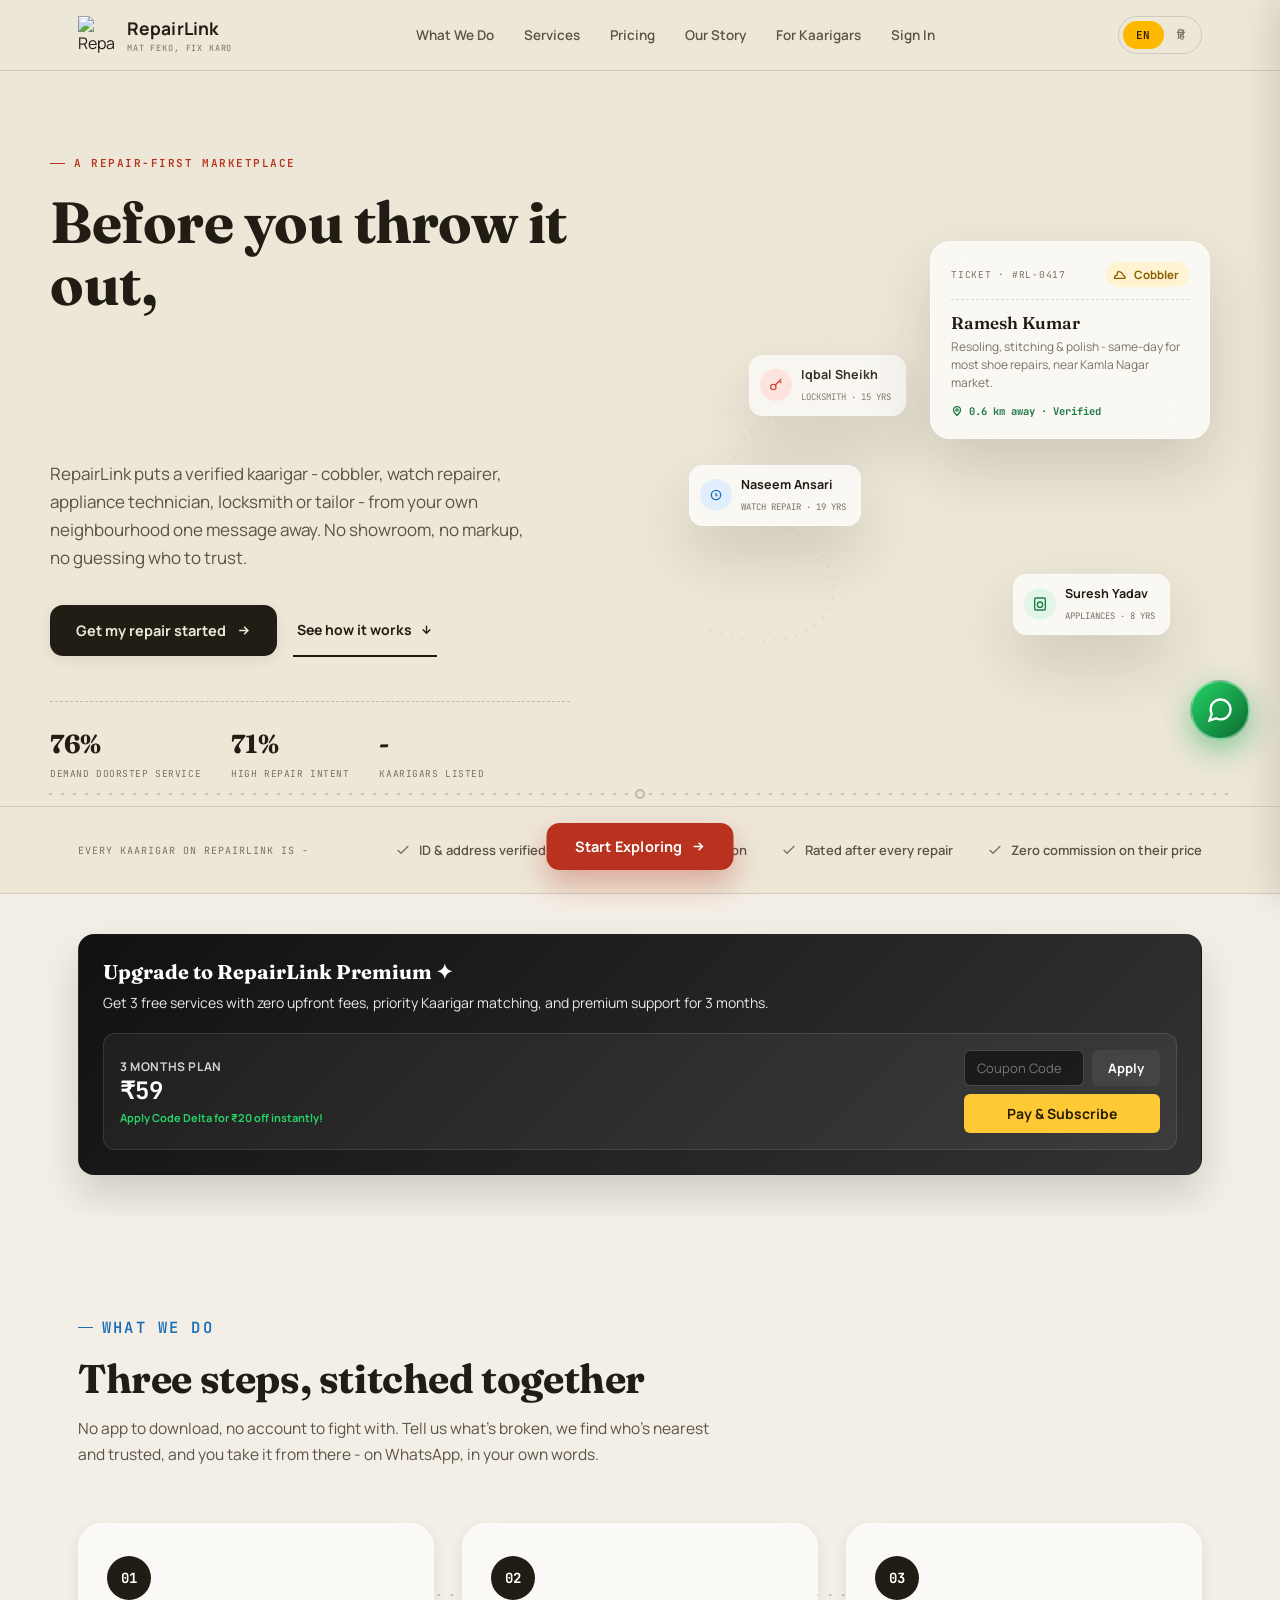
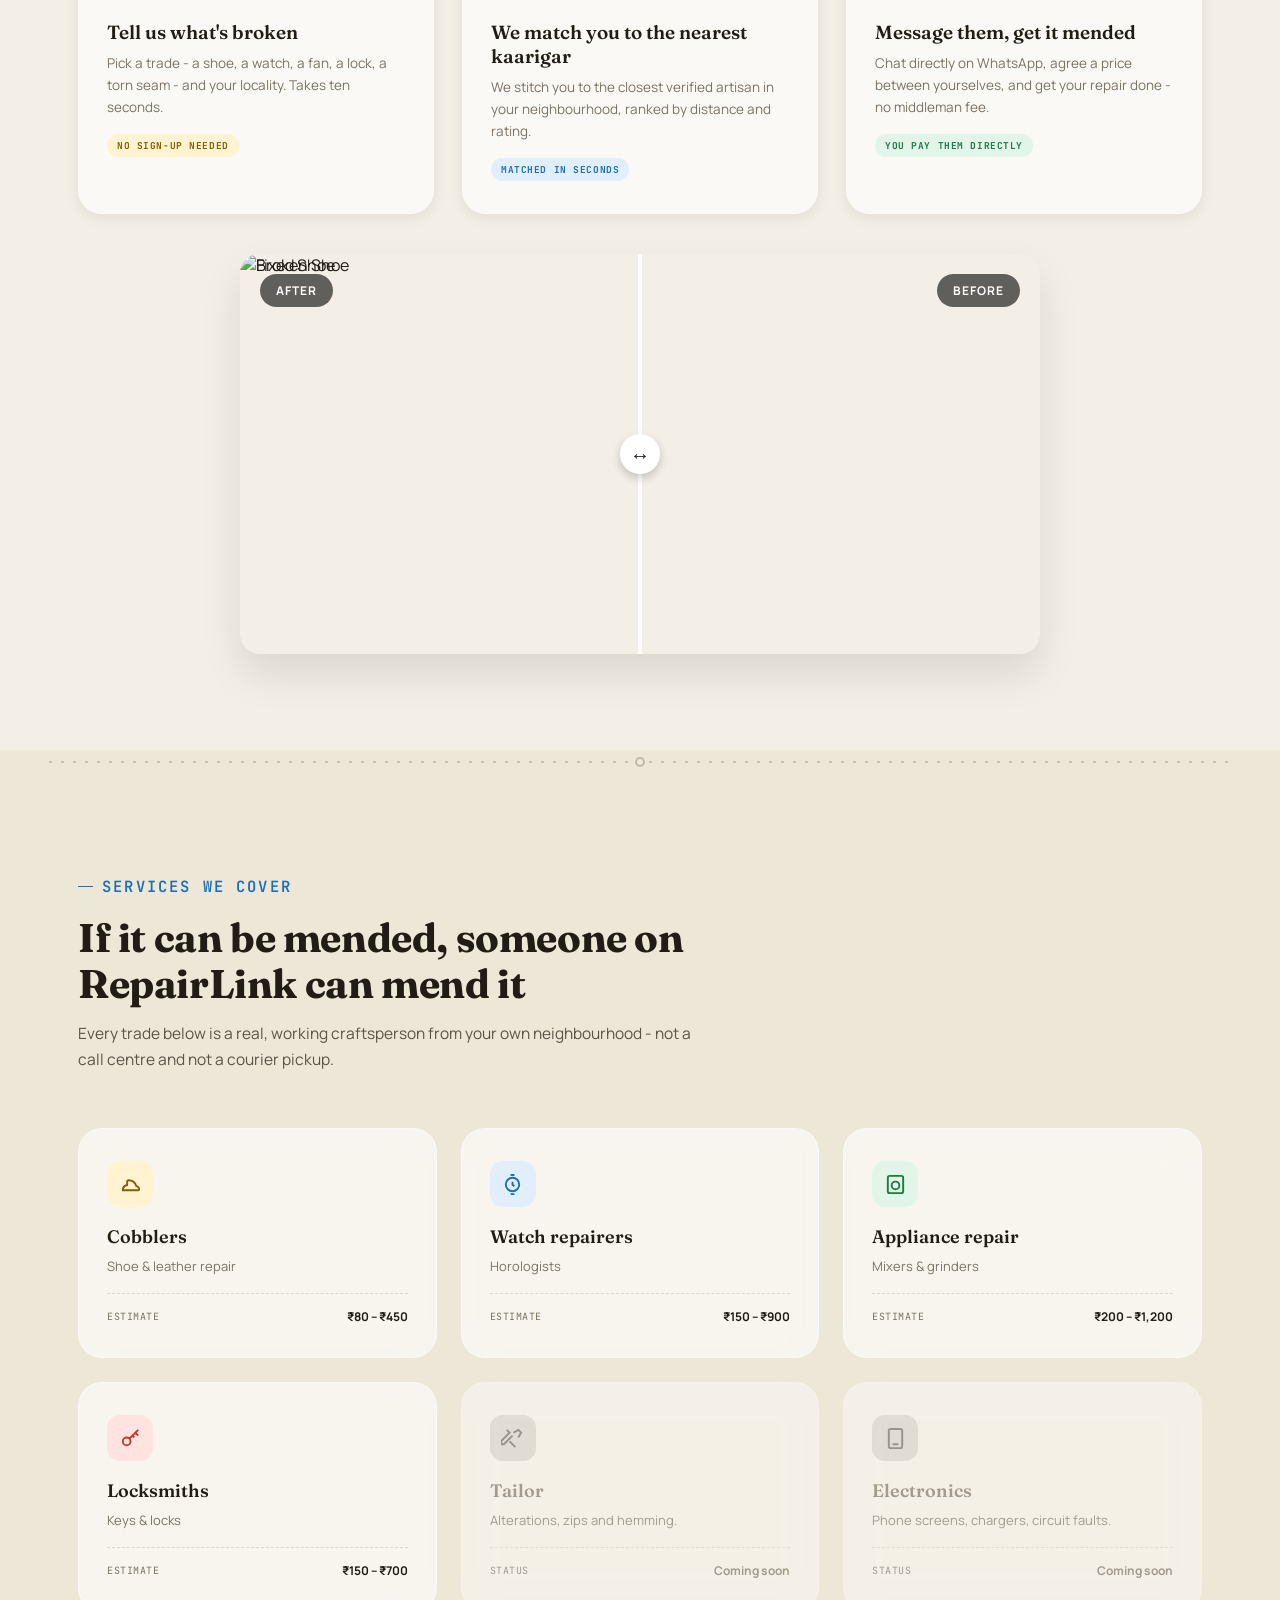
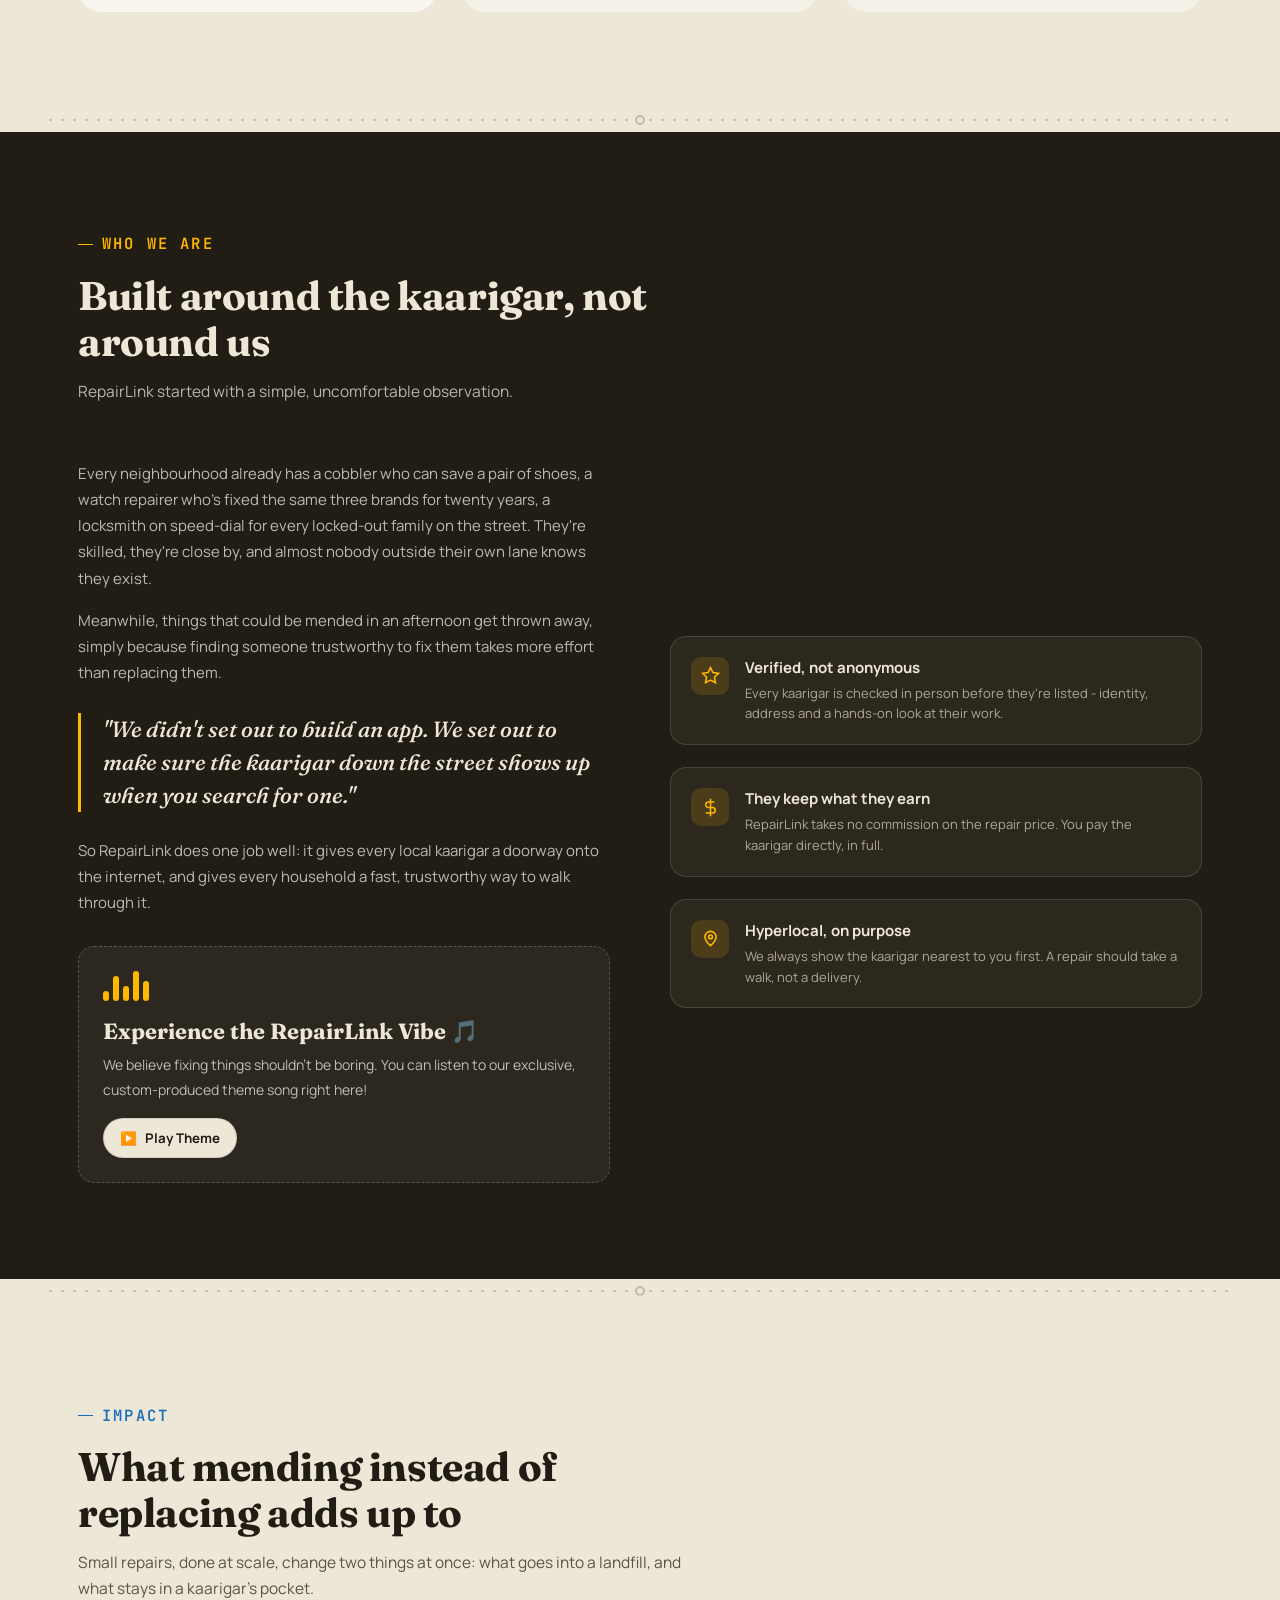
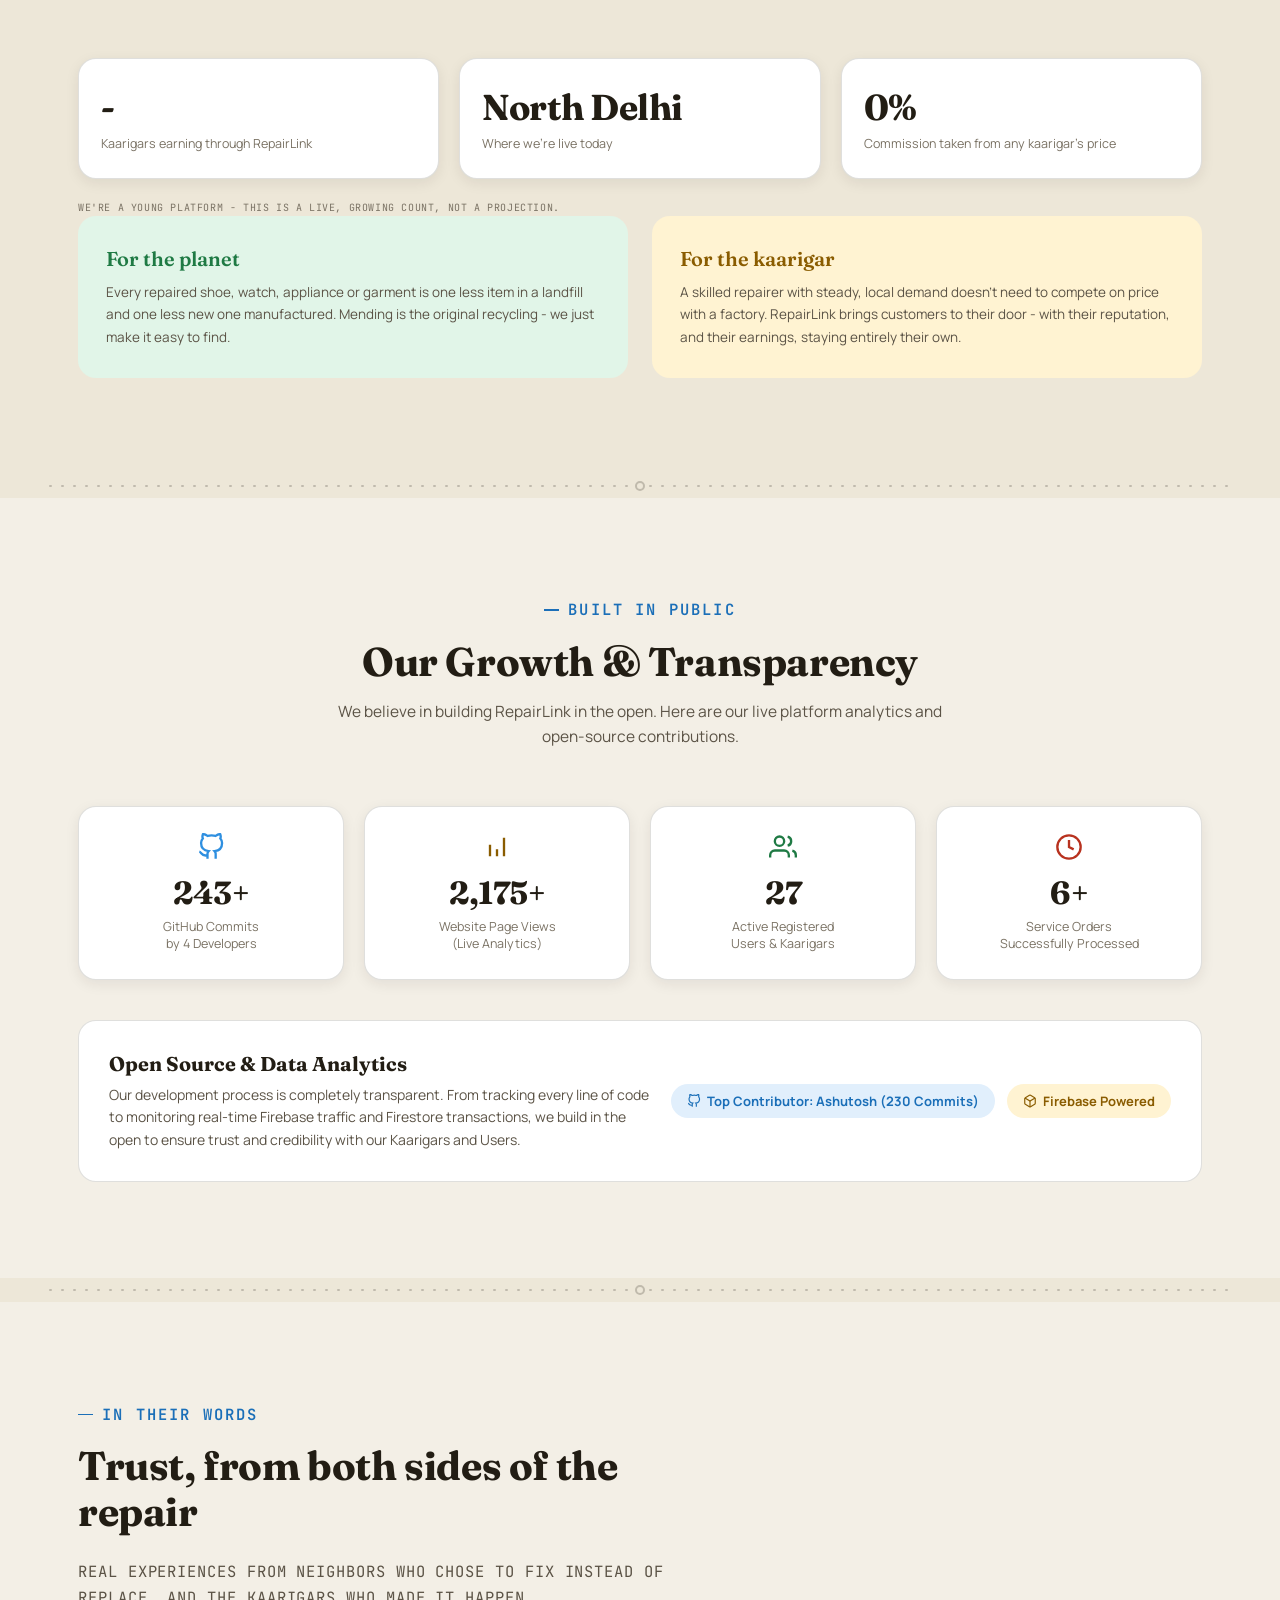
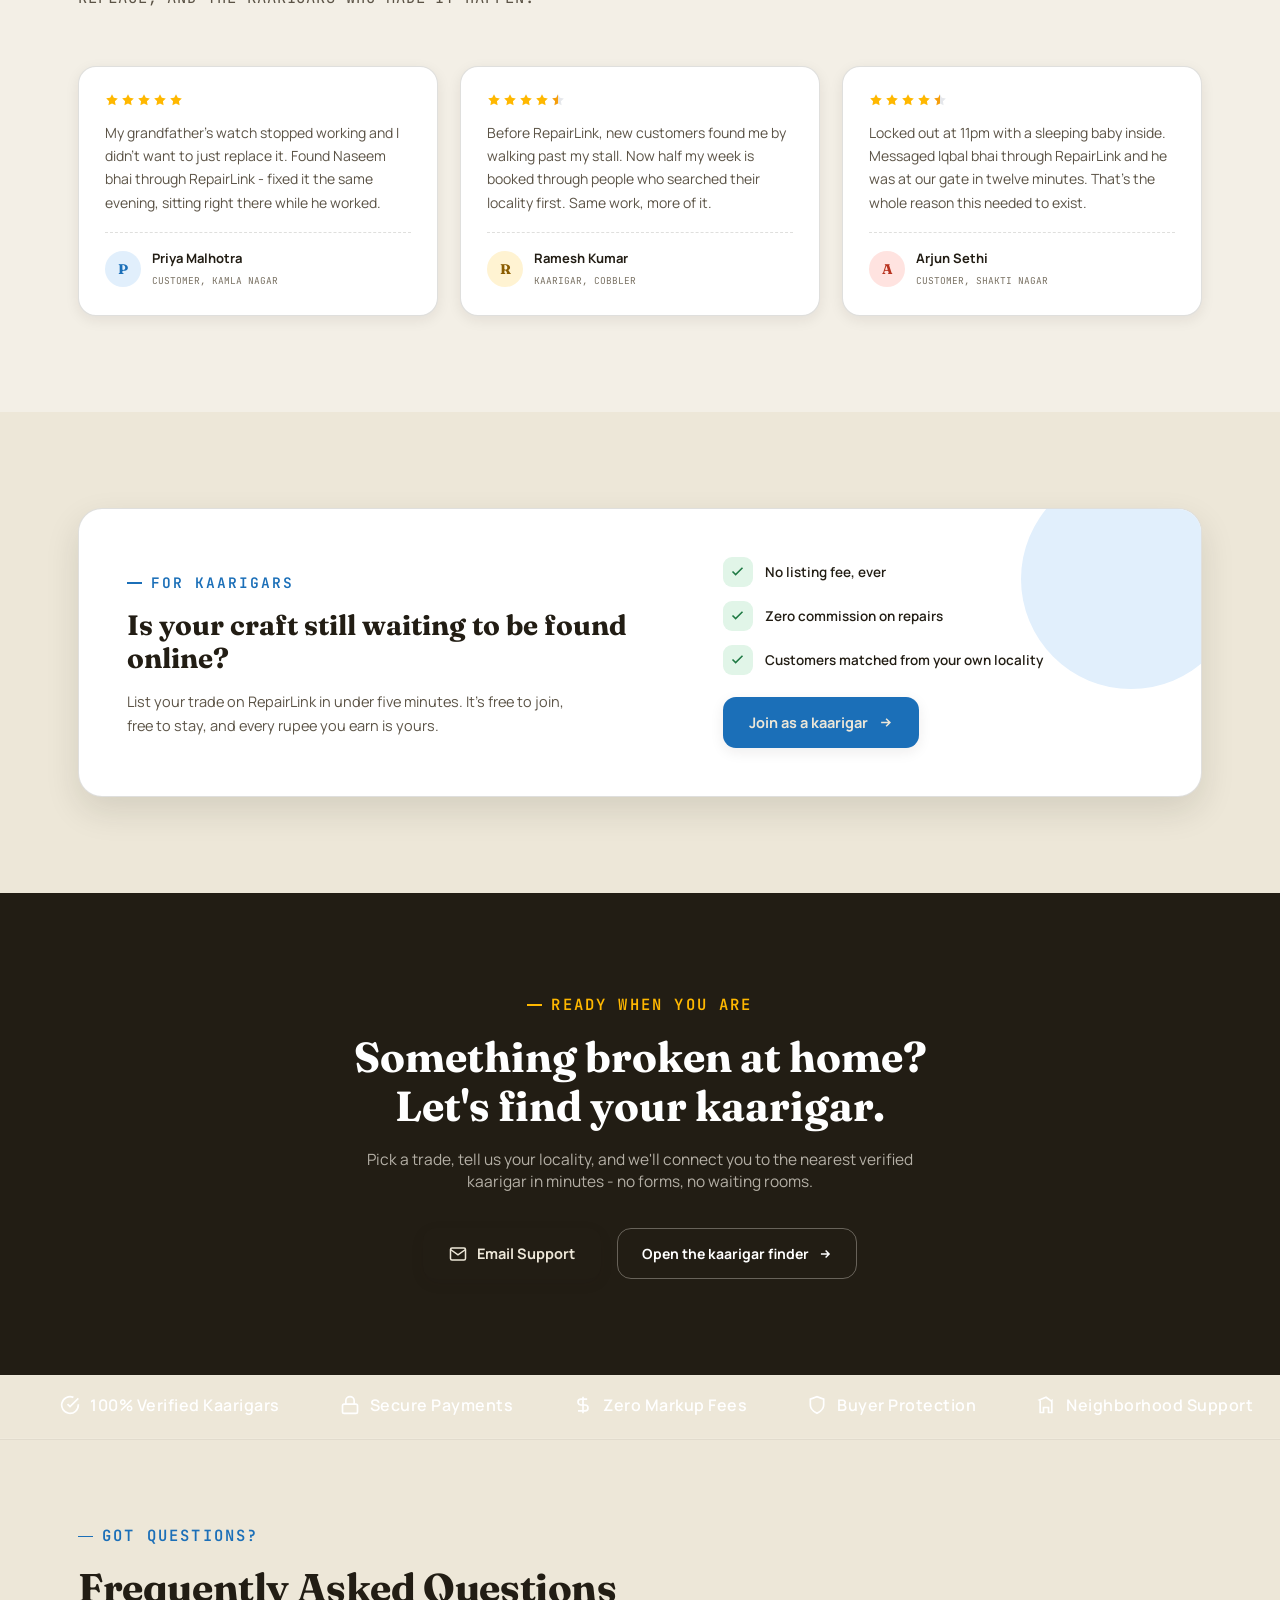
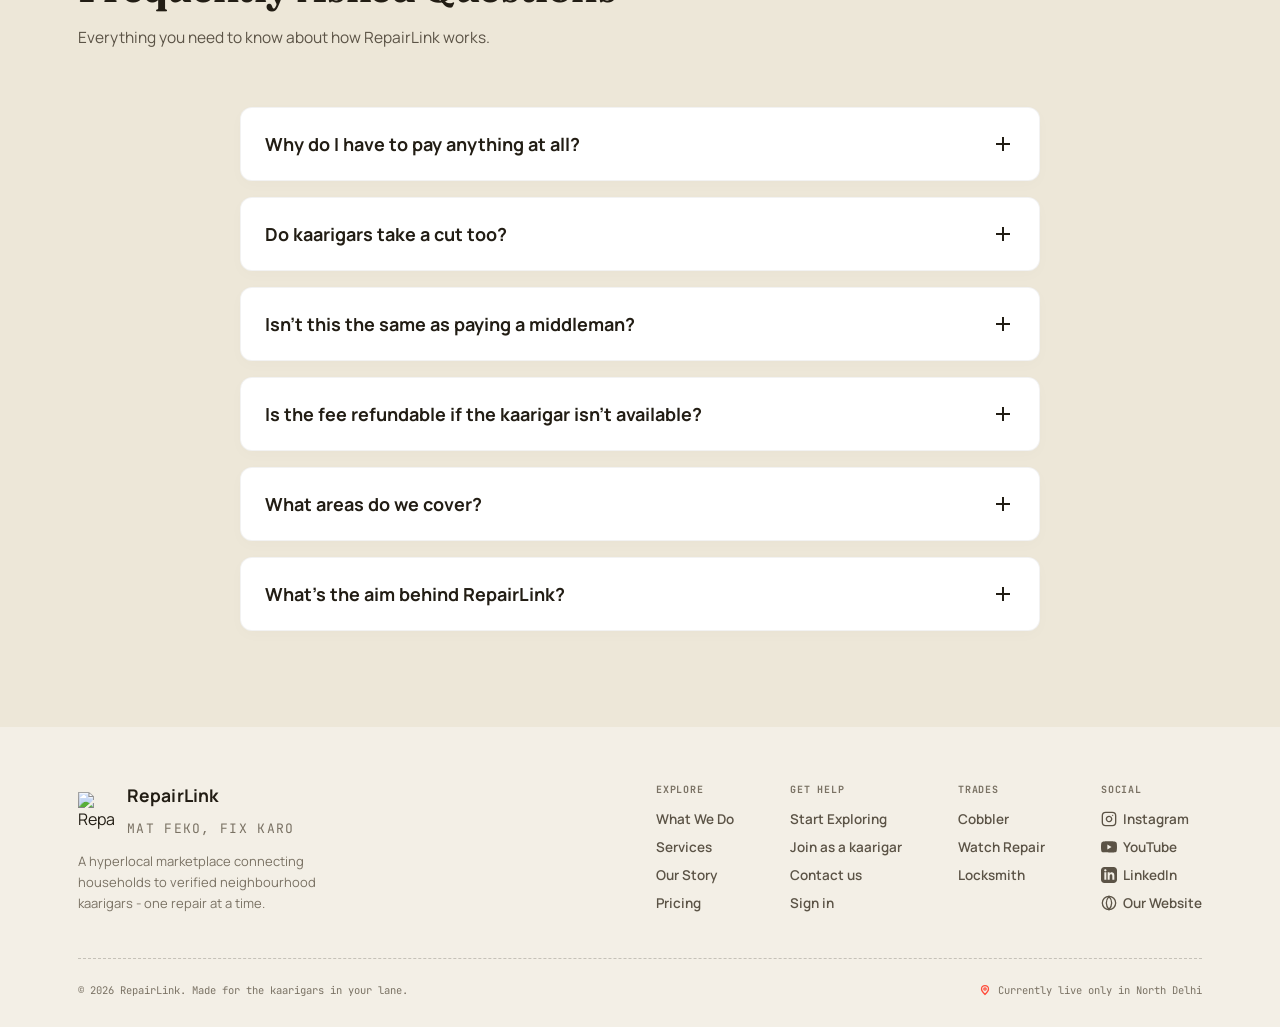
==== index.html @ f2ff9d96 "feat: add built in public transparency section with github and firebase stats on landing page" ====
<!DOCTYPE html>
<html lang="en" class="rl-loading">
<head>
<meta name="color-scheme" content="light">
<meta name="supported-color-schemes" content="light">
<meta charset="UTF-8">
<meta name="viewport" content="width=device-width, initial-scale=1.0">
<title>RepairLink - Mat Feko, Fix Karo</title>
<meta name="description" content="RepairLink connects you to verified local kaarigars - cobblers, watch repairers, appliance technicians, locksmiths and tailors - near you. One neighbourhood at a time.">
<link rel="preconnect" href="https://fonts.googleapis.com">
<link href="https://fonts.googleapis.com/css2?family=Fraunces:ital,opsz,wght@0,9..144,400;0,9..144,500;0,9..144,600;0,9..144,700;0,9..144,800;1,9..144,500;1,9..144,600&family=Manrope:wght@400;500;600;700;800&family=JetBrains+Mono:wght@400;500;600;700&display=swap" rel="stylesheet">
<style>
  :root{
    --paper:#EDE7D8;
    --paper-card:#FFFFFF;
    --paper-2:#F3EFE6;
    --paper-3:#E8E2D5;
    --ink:#221D14;
    --ink-dim:#7A7264;
    --ink-soft:#5B5346;
    --line: rgba(34,29,20,0.14);
    --line-strong: rgba(34,29,20,0.22);
    --marigold:#FFB800;
    --marigold-dim:#FFF3D2;
    --marigold-deep:#8A5C00;
    --vermilion:#FF4C3B;
    --vermilion-dim:#FFE3E0;
    --vermilion-deep:#B8321F;
    --teal:#2E8FE0;
    --teal-dim:#E1EFFC;
    --teal-deep:#1B6FB8;
    --leaf:#2FA65C;
    --leaf-dim:#E1F5E8;
    --leaf-deep:#1F7A44;
    --shadow-sm: 0 4px 14px rgba(34,29,20,0.08);
    --shadow-md: 0 14px 34px rgba(34,29,20,0.12);
    --shadow-lg: 0 28px 64px rgba(34,29,20,0.16);
  }



  *{box-sizing:border-box; margin:0; padding:0;}
  html{scroll-behavior:smooth;}
  body{
    font-family:'Manrope', sans-serif; background:var(--paper); color:var(--ink);
    -webkit-font-smoothing:antialiased; overflow-x:hidden;
  }
  img,svg{display:block;}
  a{color:inherit;}
  button{font-family:inherit; cursor:pointer;}
  ::selection{background:var(--marigold-dim); color:var(--ink);}
  :focus-visible{outline:2.5px solid var(--teal); outline-offset:3px; border-radius:4px;}

  .wrap{max-width:1180px; margin:0 auto; padding:0 28px;}
  .eyebrow{
    font-family:'JetBrains Mono', monospace; font-size:11px; letter-spacing:0.14em;
    text-transform:uppercase; font-weight:600; display:inline-flex; align-items:center; gap:9px;
  }
  .eyebrow::before{content:''; width:15px; height:1.5px; background:currentColor; display:block;}
  .fr{font-family:'Fraunces', serif;}
  .fr em{font-style:italic; font-weight:500;}

  /* ---------- running stitch divider (signature motif) ---------- */
  .stitch-row{display:flex; align-items:center; justify-content:center; padding:2px 0;}
  .stitch-row svg{width:100%; max-width:1180px; height:20px; overflow:visible;}
  .stitch-row path{
    fill:none; stroke:var(--line-strong); stroke-width:2; stroke-linecap:round;
    stroke-dasharray:1 11;
  }
  .stitch-row circle{fill:var(--paper); stroke:var(--line-strong); stroke-width:2;}

  /* ================= NAV ================= */
  header{
    position:sticky; top:0; z-index:50; background:rgba(237,231,216,0.86);
    backdrop-filter:blur(10px); border-bottom:1px solid var(--line);
  }
  .navrow{display:flex; align-items:center; justify-content:space-between; padding:16px 28px; max-width:1180px; margin:0 auto;}
  .brand{display:flex; align-items:center; gap:11px; text-decoration:none;}
  .brand-mark{width:38px; height:38px; flex:none;}
  .brand-text h1{font-size:17.5px; font-weight:700; letter-spacing:0.1px; color:var(--ink);}
  .brand-text p{font-family:'JetBrains Mono', monospace; font-size:8.5px; letter-spacing:0.1em; text-transform:uppercase; color:var(--ink-dim); margin-top:2px;}
  nav.links{display:flex; align-items:center; gap:30px;}
  nav.links a{
    font-size:13.5px; font-weight:600; color:var(--ink-soft); text-decoration:none;
    position:relative; padding:4px 0;
  }
  nav.links a::after{content:''; position:absolute; left:0; right:0; bottom:-2px; height:2px; background:var(--vermilion); transform:scaleX(0); transition:transform .2s ease; transform-origin:left;}
  nav.links a:hover{color:var(--ink);}
  nav.links a:hover::after{transform:scaleX(1);}
  .nav-toggle{display:none;}

  /* ================= HERO ================= */
  .hero{position:relative; padding:76px 28px 0 28px; overflow:hidden;}
  .hero-inner{max-width:1180px; margin:0 auto; display:grid; grid-template-columns:1.05fr 0.95fr; gap:40px; align-items:center;}
  .hero-eyebrow{color:var(--vermilion-deep); margin-bottom:22px;}
  .hero h2{font-size:clamp(34px, 4.6vw, 58px); font-weight:700; line-height:1.06; letter-spacing:-0.5px; margin-bottom:22px;}
  .hero h2 em{color:var(--marigold-deep);}
  .hero > .hero-inner > .hero-copy > p.lede{font-size:17px; line-height:1.65; color:var(--ink-soft); max-width:480px;}
  .hero-actions{display:flex; align-items:center; gap:16px; margin-top:32px; flex-wrap:wrap;}
  .btn-primary{
    display:inline-flex; align-items:center; gap:10px; background:var(--ink); color:var(--paper);
    font-weight:700; font-size:14.5px; padding:16px 26px; border-radius:13px; border:none;
    text-decoration:none; transition:transform .15s ease, background .15s ease; box-shadow:var(--shadow-sm);
  }
  .btn-primary:hover{background:#3a3122; transform:translateY(-2px); box-shadow:var(--shadow-md);}
  .btn-primary svg{width:15px; height:15px;}
  .btn-ghost{
    display:inline-flex; align-items:center; gap:8px; background:none; color:var(--ink);
    font-weight:700; font-size:14px; padding:16px 4px; border:none; text-decoration:none;
    border-bottom:2px solid var(--ink); transition:color .3s ease;
  }
  .btn-ghost svg{width:13px; height:13px; transition:transform .3s cubic-bezier(0.2, 0.8, 0.2, 1);}
  .btn-ghost:hover svg{transform:translateY(3px);}

  .hero-stats{display:flex; gap:30px; margin-top:44px; padding-top:26px; border-top:1px dashed var(--line-strong); max-width:520px;}
  .hero-stat b{display:block; font-family:'Fraunces', serif; font-size:26px; font-weight:700; letter-spacing:-0.3px;}
  .hero-stat span{font-family:'JetBrains Mono', monospace; font-size:9.5px; letter-spacing:0.06em; text-transform:uppercase; color:var(--ink-dim);}

  .hero-visual{position:relative; height:460px;}
  .hero-card{
    position:absolute; background:rgba(255, 255, 255, 0.7); backdrop-filter:blur(16px); -webkit-backdrop-filter:blur(16px); 
    border:1px solid rgba(255,255,255,0.4); border-radius:20px;
    box-shadow:var(--shadow-lg); padding:20px; transition:transform .3s cubic-bezier(0.2, 0.8, 0.2, 1);
  }
  .hero-card:hover { transform: translateY(-4px); }
  .hc-ticket{width:280px; top:6px; right:20px; z-index:3;}
  .hc-ticket .tt-head{display:flex; justify-content:space-between; align-items:center; padding-bottom:12px; border-bottom:1px dashed var(--line); margin-bottom:12px;}
  .hc-ticket .tt-no{font-family:'JetBrains Mono', monospace; font-size:9.5px; color:var(--ink-dim); text-transform:uppercase; letter-spacing:0.08em;}
  .hc-ticket .tt-trade{display:inline-flex; align-items:center; gap:7px; background:var(--marigold-dim); color:var(--marigold-deep); font-size:11.5px; font-weight:700; padding:5px 10px 5px 6px; border-radius:99px;}
  .hc-ticket .tt-trade svg{width:15px; height:15px;}
  .hc-ticket h4{font-family:'Fraunces', serif; font-size:17px; font-weight:600; margin-bottom:5px;}
  .hc-ticket p{font-size:12px; color:var(--ink-dim); line-height:1.5;}
  .hc-ticket .tt-dist{margin-top:12px; display:flex; align-items:center; gap:6px; font-family:'JetBrains Mono', monospace; font-size:10.5px; color:var(--leaf-deep); font-weight:700;}
  .hc-ticket .tt-dist svg{width:12px; height:12px;}

  .hc-pin{
    width:auto; padding:10px 14px 10px 10px; display:flex; align-items:center; gap:9px; border-radius:14px;
  }
  .hc-pin .pd{width:32px; height:32px; border-radius:50%; display:flex; align-items:center; justify-content:center; flex:none;}
  .hc-pin .pd svg{width:16px; height:16px;}
  .hc-pin b{font-size:12.5px; display:block;}
  .hc-pin span{font-family:'JetBrains Mono', monospace; font-size:9px; color:var(--ink-dim); text-transform:uppercase;}
  .hc-p1{top:230px; left:0; z-index:2;}
  .hc-p2{bottom:60px; right:60px; z-index:4;}
  .hc-p3{top:120px; left:60px; z-index:1; opacity:0.9;}

  .hero-thread{position:absolute; inset:0; z-index:0; opacity:0.4;}

  /* ================= LOGO STRIP ================= */
  .logostrip{padding:34px 28px; border-top:1px solid var(--line); border-bottom:1px solid var(--line);}
  .logostrip .wrap{display:flex; align-items:center; justify-content:space-between; flex-wrap:wrap; gap:18px 40px;}
  .logostrip .ls-label{font-family:'JetBrains Mono', monospace; font-size:10px; letter-spacing:0.1em; text-transform:uppercase; color:var(--ink-dim); flex:none;}
  .logostrip .ls-items{display:flex; gap:34px; flex-wrap:wrap;}
  .logostrip .ls-item{display:flex; align-items:center; gap:8px; font-size:13px; font-weight:600; color:var(--ink-soft);}
  .logostrip .ls-item svg{width:16px; height:16px; color:var(--ink-dim);}

  /* ================= SECTION shells ================= */
  section{padding:96px 28px;}
  .sec-head{max-width:640px; margin-bottom:56px;}
  .sec-head .eyebrow{color:var(--teal-deep); margin-bottom:16px;}
  .sec-head h3{font-size:clamp(28px, 3.4vw, 40px); font-weight:700; line-height:1.15; letter-spacing:-0.4px; margin-bottom:14px;}
  .sec-head p{font-size:15.5px; line-height:1.65; color:var(--ink-soft);}
  .sec-head.center{margin-left:auto; margin-right:auto; text-align:center;}

  /* ================= HOW IT WORKS ================= */
  #how{background:var(--paper-2); position:relative;}
  .steps{max-width:1180px; margin:0 auto; position:relative;}
  .steps-thread{position:absolute; top:52px; left:60px; right:60px; height:2px; z-index:0;}
  .steps-thread svg{width:100%; height:40px; overflow:visible;}
  .steps-thread path{fill:none; stroke:var(--line-strong); stroke-width:2; stroke-dasharray:1 12; stroke-linecap:round;}
  .steps-row{display:grid; grid-template-columns:repeat(3,1fr); gap:28px; position:relative; z-index:1;}
  .step-card{
    background:rgba(255, 255, 255, 0.6); backdrop-filter:blur(16px); -webkit-backdrop-filter:blur(16px); 
    border:1px solid rgba(255,255,255,0.4); border-radius:24px; padding:32px 28px; 
    box-shadow:var(--shadow-sm); transition:transform .3s cubic-bezier(0.2, 0.8, 0.2, 1), box-shadow .3s cubic-bezier(0.2, 0.8, 0.2, 1);
  }
  .step-card:hover{transform:translateY(-2px); box-shadow:var(--shadow-md);}
  .step-no{
    width:44px; height:44px; border-radius:50%; background:var(--ink); color:#FFFFFF;
    display:flex; align-items:center; justify-content:center; font-family:'JetBrains Mono', monospace; font-weight:700; font-size:14px;
    margin-bottom:20px;
  }
  .step-card h4{font-family:'Fraunces', serif; font-size:19px; font-weight:600; margin-bottom:9px;}
  .step-card p{font-size:13.5px; line-height:1.6; color:var(--ink-dim);}
  .step-tag{
    margin-top:16px; display:inline-flex; align-items:center; gap:6px; font-family:'JetBrains Mono', monospace;
    font-size:9.5px; letter-spacing:0.06em; text-transform:uppercase; padding:5px 10px; border-radius:99px; font-weight:700;
  }

  /* ================= SERVICES ================= */
  .services-grid{display:grid; grid-template-columns:repeat(3,1fr); gap:24px;}
  .svc-card{
    background:rgba(255, 255, 255, 0.6); backdrop-filter:blur(16px); -webkit-backdrop-filter:blur(16px);
    border:1px solid rgba(255,255,255,0.4); border-radius:24px; padding:32px 28px;
    transition:transform .3s cubic-bezier(0.2, 0.8, 0.2, 1), box-shadow .3s cubic-bezier(0.2, 0.8, 0.2, 1); 
    position:relative; overflow:hidden;
  }
  .svc-card:hover{transform:translateY(-2px); box-shadow:var(--shadow-md);}
  .svc-icon{width:46px; height:46px; border-radius:13px; display:flex; align-items:center; justify-content:center; margin-bottom:18px;}
  .svc-icon svg{width:23px; height:23px;}
  .svc-card h4{font-family:'Fraunces', serif; font-size:18px; font-weight:600; margin-bottom:8px;}
  .svc-card p{font-size:13px; line-height:1.6; color:var(--ink-dim); margin-bottom:16px;}
  .svc-meta{display:flex; align-items:center; justify-content:space-between; padding-top:14px; border-top:1px dashed var(--line); font-family:'JetBrains Mono', monospace; font-size:10px; text-transform:uppercase; letter-spacing:0.05em; color:var(--ink-dim);}
  .svc-meta b{color:var(--ink); font-family:'Manrope',sans-serif; font-weight:700; text-transform:none; letter-spacing:0; font-size:12px;}

  /* ================= ABOUT ================= */
  #about{background:var(--ink); color:#FFFFFF;}
  #about .sec-head .eyebrow{color:var(--marigold);}
  #about .sec-head h3{color:var(--paper);}
  #about .sec-head p{color:rgba(251,246,236,0.7);}
  .about-grid{display:grid; grid-template-columns:1fr 1fr; gap:60px; align-items:center;}
  .about-copy p{font-size:15px; line-height:1.75; color:rgba(251,246,236,0.72); margin-bottom:16px;}
  .pull-quote{
    font-family:'Fraunces', serif; font-style:italic; font-weight:500; font-size:22px; line-height:1.5;
    color:var(--paper); border-left:3px solid var(--marigold); padding-left:22px; margin:26px 0;
  }
  .values{display:flex; flex-direction:column; gap:22px;}
  .value-row{display:flex; gap:16px; align-items:flex-start; padding:20px; background:rgba(251,246,236,0.05); border:1px solid rgba(251,246,236,0.14); border-radius:16px;}
  .value-icon{width:38px; height:38px; border-radius:10px; background:rgba(255,184,0,0.14); display:flex; align-items:center; justify-content:center; flex:none;}
  .value-icon svg{width:19px; height:19px; color:var(--marigold);}
  .value-row h5{font-size:15px; font-weight:700; margin-bottom:5px; color:var(--paper);}
  .value-row p{font-size:13px; line-height:1.6; color:rgba(251,246,236,0.62);}
  
  /* Music Animations */
  .music-bars { display: flex; gap: 4px; align-items: flex-end; height: 30px; margin-bottom: 16px; }
  .bar { width: 6px; background: var(--marigold); border-radius: 4px; animation: bounce 1s ease infinite alternate; animation-play-state: paused; }
  .bar:nth-child(1) { animation-delay: 0.1s; height: 10px; }
  .bar:nth-child(2) { animation-delay: 0.3s; height: 25px; }
  .bar:nth-child(3) { animation-delay: 0.0s; height: 15px; }
  .bar:nth-child(4) { animation-delay: 0.4s; height: 30px; }
  .bar:nth-child(5) { animation-delay: 0.2s; height: 20px; }
  @keyframes bounce { 0% { transform: scaleY(0.5); } 100% { transform: scaleY(1.2); } }
  .theme-box { background: rgba(255,255,255,0.05); border: 1px dashed rgba(255,255,255,0.2); border-radius: 16px; padding: 24px; margin-top: 30px; transition: transform 0.3s ease; }
  .theme-box:hover { transform: scale(1.02); }

  /* ================= IMPACT ================= */
  #impact{background:var(--paper);}
  .impact-grid{display:grid; grid-template-columns:repeat(3,1fr); gap:20px; margin-bottom:12px;}
  .impact-card{background:var(--paper-card); border:1px solid var(--line); border-radius:18px; padding:26px 22px; box-shadow:var(--shadow-sm);}
  .impact-card b{display:block; font-family:'Fraunces', serif; font-size:36px; font-weight:700; letter-spacing:-0.5px;}
  .impact-card span{font-size:12.5px; color:var(--ink-dim); line-height:1.4; display:block; margin-top:6px;}
  .stats-grid{display:grid; grid-template-columns:repeat(4,1fr); gap:20px;}
  .text-center{text-align:center; display:flex; flex-direction:column; align-items:center;}
  .impact-pillars{display:grid; grid-template-columns:1fr 1fr; gap:24px;}
  .pillar{border-radius:18px; padding:30px 28px; position:relative; overflow:hidden;}
  .pillar h4{font-family:'Fraunces', serif; font-size:20px; font-weight:600; margin-bottom:10px;}
  .pillar p{font-size:13.5px; line-height:1.65;}
  .pillar.p-earth{background:var(--leaf-dim); color:var(--leaf-deep);}
  .pillar.p-people{background:var(--marigold-dim); color:var(--marigold-deep);}
  .pillar p{color:var(--ink-soft);}

  /* ================= TESTIMONIALS ================= */
  #trust{background:var(--paper-2);}
  .testi-grid{display:grid; grid-template-columns:repeat(3,1fr); gap:22px;}
  .testi-card{background:var(--paper-card); border:1px solid var(--line); border-radius:18px; padding:26px; box-shadow:var(--shadow-sm); display:flex; flex-direction:column;}
  .testi-stars{display:flex; gap:2px; margin-bottom:14px;}
  .testi-stars svg{width:14px; height:14px; color:var(--marigold); fill:var(--marigold);}
  .testi-card p.quote{font-size:14px; line-height:1.65; color:var(--ink-soft); flex:1; margin-bottom:18px;}
  .testi-who{display:flex; align-items:center; gap:11px; padding-top:16px; border-top:1px dashed var(--line);}
  .testi-avatar{width:36px; height:36px; border-radius:50%; display:flex; align-items:center; justify-content:center; font-family:'Fraunces',serif; font-weight:700; font-size:14px; flex:none;}
  .testi-who b{font-size:13px; display:block;}
  .testi-who span{font-family:'JetBrains Mono', monospace; font-size:9.5px; color:var(--ink-dim); text-transform:uppercase;}

  /* ================= KAARIGAR CTA BANNER ================= */
  #join{background:var(--paper);}
  .join-banner{
    background:var(--paper-card); border:1px solid var(--line); border-radius:24px; padding:48px;
    display:grid; grid-template-columns:1.3fr 1fr; gap:36px; align-items:center; box-shadow:var(--shadow-md);
    position:relative; overflow:hidden;
  }
  .join-banner::before{
    content:''; position:absolute; top:-40px; right:-40px; width:220px; height:220px; border-radius:50%;
    background:var(--teal-dim); z-index:0;
  }
  .join-copy{position:relative; z-index:1;}
  .join-copy .eyebrow{color:var(--teal-deep); margin-bottom:14px;}
  .join-copy h3{font-family:'Fraunces', serif; font-size:28px; font-weight:700; line-height:1.2; margin-bottom:14px;}
  .join-copy p{font-size:14.5px; line-height:1.65; color:var(--ink-soft); max-width:440px;}
  .join-perks{position:relative; z-index:1; display:flex; flex-direction:column; gap:14px;}
  .join-perk{display:flex; align-items:center; gap:12px; font-size:13.5px; font-weight:600;}
  .join-perk .jp-ico{width:30px; height:30px; border-radius:9px; background:var(--leaf-dim); color:var(--leaf-deep); display:flex; align-items:center; justify-content:center; flex:none;}
  .join-perk .jp-ico svg{width:15px; height:15px;}
  .join-perks .btn-primary{margin-top:8px; background:var(--teal-deep); align-self:flex-start;}
  .join-perks .btn-primary:hover{background:#155a97;}

  /* ================= FINAL CTA ================= */
  #cta{
    background:var(--ink); color:#FFFFFF; text-align:center; position:relative; overflow:hidden;
  }
  #cta .wrap{max-width:640px; position:relative; z-index:1;}
  #cta .eyebrow{color:var(--marigold); justify-content:center; margin-bottom:18px;}
  #cta h3{font-family:'Fraunces', serif; font-size:clamp(28px,4vw,42px); font-weight:700; line-height:1.15; margin-bottom:18px;}
  #cta p{font-size:15.5px; color:rgba(251,246,236,0.68); margin-bottom:36px;}
  .cta-actions{display:flex; align-items:center; justify-content:center; gap:16px; flex-wrap:wrap;}
  .btn-wa{
    display:inline-flex; align-items:center; gap:10px; background:linear-gradient(135deg,#25D366,#1DA851);
    color:#083318; font-weight:700; font-size:14.5px; padding:16px 26px; border-radius:14px; text-decoration:none;
    box-shadow:0 12px 30px rgba(29,168,81,0.3); transition:transform .15s ease;
  }
  .btn-wa:hover{transform:translateY(-2px);}
  .btn-wa svg{width:17px; height:17px;}
  .btn-outline{
    display:inline-flex; align-items:center; gap:9px; background:transparent; color:#FFFFFF;
    font-weight:700; font-size:14px; padding:15px 24px; border-radius:14px; border:1px solid rgba(251,246,236,0.32);
    text-decoration:none; transition:background .15s ease;
  }
  .btn-outline:hover{background:rgba(251,246,236,0.08);}
  .btn-outline svg{width:14px; height:14px;}

  /* ================= FOOTER ================= */
  footer{padding:56px 28px 30px 28px; background:var(--paper-2);}
  .foot-top{display:flex; justify-content:space-between; gap:40px; flex-wrap:wrap; padding-bottom:36px; border-bottom:1px dashed var(--line-strong); margin-bottom:24px;}
  .foot-brand p{font-size:13px; color:var(--ink-dim); max-width:260px; line-height:1.6; margin-top:12px;}
  .foot-cols{display:flex; gap:56px; flex-wrap:wrap;}
  .foot-col h6{font-family:'JetBrains Mono', monospace; font-size:10px; letter-spacing:0.08em; text-transform:uppercase; color:var(--ink-dim); margin-bottom:14px;}
  .foot-col a{display:block; font-size:13.5px; font-weight:600; color:var(--ink-soft); text-decoration:none; margin-bottom:10px;}
  .foot-col a:hover{color:var(--ink);}
  .foot-bottom{display:flex; justify-content:space-between; align-items:center; flex-wrap:wrap; gap:12px;}
  .foot-bottom p{font-family:'JetBrains Mono', monospace; font-size:10.5px; color:var(--ink-dim);}
  .foot-locale{display:flex; align-items:center; gap:7px; font-family:'JetBrains Mono', monospace; font-size:10.5px; color:var(--ink-dim);}
  .foot-locale svg{width:12px; height:12px; color:var(--vermilion);}



  /* ================= RESPONSIVE ================= */
  @media (max-width:960px){
    nav.links{display:none;}
    .hero-inner{grid-template-columns:1fr;}
    .hero-visual{height:340px; margin-top:20px;}
    .hc-ticket{transform:scale(0.85); top:0px; right:0px; transform-origin:top right;}
    .hc-p3{top:150px; left:20px; transform:scale(0.85);}
    .hc-p2{bottom:20px; right:20px; transform:scale(0.85);}
    .steps-row{grid-template-columns:1fr;}
    .steps-thread{display:none;}
    .services-grid{grid-template-columns:repeat(2,1fr);}
    .about-grid{grid-template-columns:1fr;}
    .impact-grid{grid-template-columns:repeat(2,1fr);}
    .stats-grid{grid-template-columns:repeat(2,1fr);}
    .impact-pillars{grid-template-columns:1fr;}
    .testi-grid{grid-template-columns:1fr;}
    .join-banner{grid-template-columns:1fr; padding:32px;}
    .foot-top{flex-direction:column;}
  }
  @media (max-width:560px){
    section{padding:54px 16px;}
    .navrow{padding:12px 16px;}
    .lang-toggle-nav{padding:2px !important;}
    .lang-btn{padding:5px 8px; font-size:10px;}
    .brand-text h1{font-size:16px;}
    .brand-text p{display:none;}
    .hero{padding-top:40px; padding-left:16px; padding-right:16px;}
    .hero-copy h1{font-size:32px; margin-bottom:12px;}
    .hero-copy .lede{font-size:16px; line-height:1.4;}
    .sec-head h3, .about-head h3{font-size:28px;}
    .services-grid{grid-template-columns:1fr;}
    .impact-grid{grid-template-columns:1fr;}
    .stats-grid{grid-template-columns:1fr;}
    .hero-stats{gap:16px; flex-wrap:wrap;}
    .hc-ticket{transform:scale(0.65); top:-10px; right:-20px;}
    .hc-p1{top:120px; left:-10px; transform:scale(0.7); display:flex;}
    .hc-p2{bottom:20px; right:10px; transform:scale(0.7); display:flex;}
    .hc-p3{top:60px; left:20px; transform:scale(0.7); display:flex;}
    .join-copy h3{font-size:23px;}
    .logostrip .ls-items{gap:15px; justify-content:center;}
    .chat-cta{bottom: 30px; right: 20px; width: 52px; height: 52px;}
  }
  @media (prefers-reduced-motion: reduce){
    html{scroll-behavior:auto;}
    *{transition:none !important; animation:none !important;}
  }

  /* ================= DISCLAIMER (matches rest of site) ================= */
  .disclaimer-bar{
    position:fixed; left:50%; bottom:0; transform:translateX(-50%); z-index:70;
    background:var(--ink); color:#F3EFE6; font-family:'JetBrains Mono', monospace; font-size:10.5px;
    letter-spacing:0.03em; padding:8px 18px; border-radius:10px 10px 0 0; display:flex; align-items:center; gap:8px;
  }
  .illustrative-tag{
    display:inline-flex; align-items:center; gap:6px; font-family:'JetBrains Mono', monospace; font-size:10px;
    letter-spacing:0.06em; text-transform:uppercase; color:var(--ink-dim); margin-top:10px;
  }
  /* ================= ADDED FROM MAP PAGE ================= */
  .chat-cta{
    position:fixed; bottom:160px; right:30px; z-index:9998;
    display:flex; align-items:center; justify-content:center;
    background:linear-gradient(135deg, #25D366, #0B6B2F); color:#fff;
    width: 60px; height: 60px; border-radius:50%; text-decoration:none;
    box-shadow:0 10px 30px rgba(29,168,81,0.5);
    transition: transform 0.3s, box-shadow 0.3s;
    border:2px solid rgba(255,255,255,0.4); cursor:pointer;
    animation: chat-bounce 3s infinite;
  }
  @keyframes chat-bounce {
    0%, 100% { transform: translateY(0); }
    50% { transform: translateY(-8px); }
  }
  .chat-cta:hover{transform:translateY(-4px) scale(1.05); box-shadow:0 15px 40px rgba(29,168,81,0.6); animation-play-state: paused;}
  .chat-cta svg{width:28px; height:28px;}

  .panel-scrim{
    position:fixed; inset:0; z-index:10000; background:rgba(34,29,20,0.6);
    backdrop-filter: blur(4px); opacity:0; pointer-events:none; transition:opacity .3s ease;
  }
  .panel-scrim.open{opacity:1; pointer-events:auto;}
  .panel{
    position:fixed; top:0; bottom:0; right:0; width:450px; max-width:100vw;
    background:var(--paper); z-index:10001; transform:translateX(100%);
    transition:transform .3s cubic-bezier(0.16, 1, 0.3, 1);
    display:flex; flex-direction:column; box-shadow:-10px 0 30px rgba(0,0,0,0.1);
  }
  .panel.open{transform:translateX(0);}
  .panel-close{
    position:absolute; top:12px; right:16px; width:36px; height:36px;
    display:flex; align-items:center; justify-content:center;
    background:rgba(255,255,255,0.8); border:1px solid var(--line);
    border-radius:50%; font-size:24px; color:var(--ink-dim); cursor:pointer;
    z-index:10; box-shadow:0 4px 12px rgba(0,0,0,0.05);
  }
  .panel-close:hover{background:var(--paper-2); color:var(--vermilion);}
  /* ================= REVEAL ANIMATIONS ================= */
  .reveal {
    opacity: 0;
    transform: translateY(30px);
    transition: all 0.8s cubic-bezier(0.16, 1, 0.3, 1);
  }
  .reveal.active {
    opacity: 1;
    transform: translateY(0);
  }
  .reveal-delay-1 { transition-delay: 0.1s; }
  .reveal-delay-2 { transition-delay: 0.2s; }
  .reveal-delay-3 { transition-delay: 0.3s; }
  /* ================= SLIDER ================= */
  .slider-container {
    position: relative;
    width: 100%;
    max-width: 800px;
    height: 400px;
    margin: 40px auto 0;
    border-radius: 20px;
    overflow: hidden;
    box-shadow: 0 20px 40px rgba(0,0,0,0.1);
  }
  .slider-img {
    position: absolute;
    top: 0; left: 0;
    width: 100%; height: 100%;
    object-fit: cover;
  }
  .slider-img.after {
    clip-path: polygon(0 0, 50% 0, 50% 100%, 0 100%);
  }
  .slider-handle {
    position: absolute;
    top: 0; bottom: 0;
    left: 50%;
    width: 4px;
    background: #fff;
    cursor: ew-resize;
    z-index: 10;
    transform: translateX(-50%);
  }
  .slider-handle::after {
    content: "↔";
    position: absolute;
    top: 50%; left: 50%;
    transform: translate(-50%, -50%);
    width: 40px; height: 40px;
    background: #fff;
    color: var(--ink);
    border-radius: 50%;
    display: flex; align-items: center; justify-content: center;
    font-size: 20px;
    box-shadow: 0 4px 10px rgba(0,0,0,0.2);
  }
  .slider-label {
    position: absolute;
    top: 20px;
    padding: 8px 16px;
    background: rgba(0,0,0,0.6);
    color: #fff;
    border-radius: 20px;
    font-weight: 700;
    font-size: 12px;
    letter-spacing: 1px;
    text-transform: uppercase;
  }
  .slider-label.before { right: 20px; }
  .slider-label.after { left: 20px; z-index: 2; }

  /* ================= CALCULATOR ================= */
  .calc-container {
    background: rgba(255, 255, 255, 0.7);
    backdrop-filter: blur(20px);
    border: 1px solid rgba(255,255,255,0.8);
    border-radius: 24px;
    padding: 30px;
    max-width: 600px;
    margin: 40px auto 0;
    box-shadow: 0 10px 30px rgba(0,0,0,0.05);
    display: flex; flex-direction: column; gap: 20px;
  }
  .calc-row {
    display: flex; justify-content: space-between; align-items: center; gap: 10px;
  }
  @media (max-width: 600px) {
    .calc-row { flex-direction: column; align-items: stretch; }
  }
  .calc-select {
    padding: 12px; border-radius: 12px; border: 1px solid var(--line);
    background: #fff; font-family: 'Manrope', sans-serif; font-size: 16px;
    flex: 1; outline: none;
    -webkit-appearance: none;
    background-image: url("data:image/svg+xml;charset=US-ASCII,%3Csvg%20xmlns%3D%22http%3A%2F%2Fwww.w3.org%2F2000%2Fsvg%22%20width%3D%22292.4%22%20height%3D%22292.4%22%3E%3Cpath%20fill%3D%22%23131313%22%20d%3D%22M287%2069.4a17.6%2017.6%200%200%200-13-5.4H18.4c-5%200-9.3%201.8-12.9%205.4A17.6%2017.6%200%200%200%200%2082.2c0%205%201.8%209.3%205.4%2012.9l128%20127.9c3.6%203.6%207.8%205.4%2012.8%205.4s9.2-1.8%2012.8-5.4L287%2095c3.5-3.5%205.4-7.8%205.4-12.8%200-5-1.9-9.2-5.5-12.8z%22%2F%3E%3C%2Fsvg%3E");
    background-repeat: no-repeat; background-position: right 1rem top 50%; background-size: 0.65rem auto;
  }
  .calc-result {
    display: flex; flex-direction: column; gap: 5px;
    background: var(--leaf-dim);
    padding: 20px; border-radius: 16px; border: 1px solid var(--leaf);
    text-align: center;
  }
  .calc-result h4 { color: var(--leaf); font-size: 28px; margin: 0; font-weight: 800; }
  .calc-result p { margin: 0; color: var(--ink); font-size: 15px; font-weight: 600; }

  /* ================= WOW FEATURES CSS ================= */
  /* --- Text Rotator --- */
  .text-rotator {
    display: inline-grid;
    grid-template-columns: 1fr;
    align-items: center;
    color: var(--rust-deep);
  }
  .text-rotator > span {
    grid-area: 1 / 1;
    opacity: 0;
    animation: rotateText 15s linear infinite;
    transform: translateY(20px);
  }
  .text-rotator > span:nth-child(1) { animation-delay: 0s; }
  .text-rotator > span:nth-child(2) { animation-delay: 3s; }
  .text-rotator > span:nth-child(3) { animation-delay: 6s; }
  .text-rotator > span:nth-child(4) { animation-delay: 9s; }
  .text-rotator > span:nth-child(5) { animation-delay: 12s; }

  @keyframes rotateText {
    0%, 25%, 100% { opacity: 0; transform: translateY(10px); }
    3%, 22% { opacity: 1; transform: translateY(0); }
  }

  #scrollProgressBar {
    position: fixed; top: 0; left: 0; height: 3px;
    background: linear-gradient(90deg, var(--ink), var(--vermilion-deep), var(--vermilion));
    z-index: 9999; width: 0%;
    transition: width 0.1s ease-out;
  }

  /* ================= PAGE LOADER ================= */
  html.rl-loading, html.rl-loading body { overflow: hidden; height: 100%; }
  #pageLoader {
    position: fixed; inset: 0; z-index: 100000; background: var(--paper);
    display: flex; flex-direction: column; align-items: center; justify-content: center; gap: 30px;
    opacity: 1; visibility: visible; transition: opacity .5s ease, visibility .5s ease;
  }
  #pageLoader.is-done { opacity: 0; visibility: hidden; pointer-events: none; }

  .loader-mark { display: flex; align-items: center; gap: 10px; }
  .loader-mark img { width: 40px; height: 40px; object-fit: contain; }
  .loader-mark span { font-family: 'Fraunces', serif; font-size: 19px; font-weight: 700; color: var(--ink); }

  .loader-stitch { width: 180px; height: 14px; }
  .loader-stitch path.base {
    fill: none; stroke: var(--line-strong); stroke-width: 2; stroke-linecap: round; stroke-dasharray: 1 11;
  }
  .loader-stitch path.run {
    fill: none; stroke: var(--vermilion-deep); stroke-width: 2; stroke-linecap: round; stroke-dasharray: 1 11;
    stroke-dashoffset: 0; animation: stitch-run 1.3s linear infinite;
  }
  @keyframes stitch-run { 0% { stroke-dashoffset: 0; } 100% { stroke-dashoffset: -48; } }

  .loader-skel { display: flex; flex-direction: column; gap: 10px; width: 230px; }
  .skel-bar {
    height: 11px; border-radius: 6px;
    background: linear-gradient(90deg, var(--paper-3) 25%, var(--paper-2) 50%, var(--paper-3) 75%);
    background-size: 300% 100%; animation: skel-shimmer 1.5s ease-in-out infinite;
  }
  .skel-bar.w-90 { width: 90%; } .skel-bar.w-70 { width: 70%; } .skel-bar.w-50 { width: 50%; }
  @keyframes skel-shimmer { 0% { background-position: 200% 0; } 100% { background-position: -100% 0; } }

  .floating-book-now {
    position: fixed; bottom: 30px; left: 50%; transform: translateX(-50%); z-index: 9998;
    background: var(--vermilion-deep); color: #fff; padding: 14px 28px; border-radius: 13px;
    display: flex; align-items: center; gap: 8px; font-weight: 700; text-decoration: none;
    box-shadow: 0 14px 30px rgba(184,50,31,0.35); transition: box-shadow .2s ease;
    font-size: 14.5px; border: none; letter-spacing: 0.2px;
    animation: breathe-cta 4s ease-in-out infinite;
  }
  .floating-book-now svg { width: 15px; height: 15px; }
  .floating-book-now:hover { animation-play-state: paused; background: var(--ink); box-shadow: 0 18px 38px rgba(34,29,20,0.4); }
  @keyframes breathe-cta {
    0%, 100%   { background: var(--vermilion-deep); box-shadow: 0 14px 30px rgba(184,50,31,0.35); }
    50%        { background: var(--ink);            box-shadow: 0 18px 38px rgba(34,29,20,0.4); }
  }
  .pulse-ring { display: none; }

  .trust-marquee { background: var(--ink-deep); color: #fff; padding: 18px 0; overflow: hidden; white-space: nowrap; position: relative; border-top: 1px solid rgba(255,255,255,0.1); border-bottom: 1px solid rgba(255,255,255,0.1); }
  .marquee-content { display: inline-flex; animation: marquee-anim 35s linear infinite; gap: 60px; padding-left: 60px; }
  .marquee-content span { display: inline-flex; align-items: center; gap: 10px; font-size: 16px; font-weight: 600; font-family: var(--font-sans); letter-spacing: 0.5px; }
  @keyframes marquee-anim { 0% { transform: translateX(0); } 100% { transform: translateX(-50%); } }


  /* ================= FAQ SECTION ================= */
  .faq-section { padding: 80px 28px; background: var(--paper); border-top: 1px solid rgba(0,0,0,0.05); }
  .faq-container { max-width: 800px; margin: 40px auto 0; }
  .faq-item {
    background: #fff; border-radius: 12px; margin-bottom: 16px; border: 1px solid rgba(0,0,0,0.05);
    box-shadow: 0 4px 15px rgba(0,0,0,0.02); overflow: hidden; transition: all 0.3s ease;
  }
  .faq-item:hover { box-shadow: 0 8px 25px rgba(0,0,0,0.05); transform: translateY(-2px); border-color: rgba(0,0,0,0.08); }
  .faq-question {
    width: 100%; text-align: left; padding: 24px; font-family: var(--font-sans); font-size: 18px; font-weight: 700;
    color: var(--ink); background: none; border: none; cursor: pointer; display: flex; justify-content: space-between;
    align-items: center; transition: color 0.3s;
  }
  .faq-question:hover { color: var(--brand); }
  .faq-icon { width: 24px; height: 24px; flex-shrink: 0; transition: transform 0.3s cubic-bezier(0.175, 0.885, 0.32, 1.275); color: var(--brand); }
  .faq-item.active .faq-icon { transform: rotate(45deg); }
  .faq-answer { max-height: 0; overflow: hidden; transition: max-height 0.4s cubic-bezier(0.25, 0.46, 0.45, 0.94); }
  .faq-answer-content { padding: 0 24px 24px; font-size: 16px; color: var(--ink-soft); line-height: 1.6; }

  /* ---------- Language toggle ---------- */
  .lang-btn{
    border:none; background:transparent; font-family:'JetBrains Mono', monospace; font-size:11px; font-weight:600;
    padding:7px 13px; border-radius:999px; cursor:pointer; color:var(--ink-dim); letter-spacing:0.03em;
  }
  .lang-btn.active{background:var(--marigold); color:#2A1E00;}
  .goog-te-banner-frame { display: none !important; }
  body { top: 0px !important; position: static !important; }

/* ============ PREMIUM CHATBOT UI ============ */
.chat-container { display: flex; flex-direction: column; height: 100%; font-family: 'Manrope', sans-serif; background: var(--paper); border-radius: 24px; position: relative; overflow: hidden; }
.chat-container::before { content:''; position:absolute; top:-50px; right:-50px; width:150px; height:150px; background: radial-gradient(circle, var(--marigold-dim) 0%, transparent 70%); opacity:0.6; z-index:0; }
.chat-container::after { content:''; position:absolute; bottom:50px; left:-50px; width:200px; height:200px; background: radial-gradient(circle, var(--teal-dim) 0%, transparent 70%); opacity:0.4; z-index:0; pointer-events:none; }

.chat-header { padding: 20px 24px; background: rgba(var(--paper-card-rgb), 0.85); backdrop-filter: blur(12px); -webkit-backdrop-filter: blur(12px); border-bottom: 1px solid var(--line); color: var(--ink); display: flex; align-items: center; justify-content: space-between; gap: 12px; box-shadow: var(--shadow-sm); z-index: 10; position: relative; font-size: 17px; font-weight: 800; letter-spacing: -0.3px; border-radius: 24px 24px 0 0; }
.chat-header-title { display: flex; align-items: center; gap: 10px; }
.chat-header-icon { display: flex; align-items: center; justify-content: center; width: 32px; height: 32px; border-radius: 10px; background: linear-gradient(135deg, var(--marigold), var(--vermilion)); color: white; box-shadow: 0 4px 10px rgba(255, 76, 59, 0.3); }

.chat-messages { flex: 1; overflow-y: auto; padding: 24px 20px; display: flex; flex-direction: column; gap: 20px; z-index: 2; position: relative; scroll-behavior: smooth; }
.chat-messages::-webkit-scrollbar { width: 6px; }
.chat-messages::-webkit-scrollbar-track { background: transparent; }
.chat-messages::-webkit-scrollbar-thumb { background: var(--line-strong); border-radius: 10px; }

.chat-row { display: flex; gap: 12px; align-items: flex-end; animation: bubblePop 0.4s cubic-bezier(0.175, 0.885, 0.32, 1.275); transform-origin: bottom left; }
@keyframes bubblePop { 0% { opacity: 0; transform: translateY(20px) scale(0.95); } 100% { opacity: 1; transform: translateY(0) scale(1); } }

.chat-row.bot { flex-direction: row; }
.chat-row.user { flex-direction: row; justify-content: flex-end; transform-origin: bottom right; }

.chat-avatar { width: 38px; height: 38px; border-radius: 12px; display: flex; align-items: center; justify-content: center; background: var(--paper-card); box-shadow: var(--shadow-sm); border: 1px solid var(--line); color: var(--vermilion); flex-shrink: 0; font-size: 18px; }
.chat-row.user .chat-avatar { display: none; /* Hide avatar for user to keep it clean */ }

.chat-msg { max-width: 78%; padding: 14px 20px; border-radius: 22px; font-size: 14.5px; line-height: 1.6; word-wrap: break-word; box-shadow: var(--shadow-sm); position: relative; }
.chat-msg p { margin: 0 0 10px 0; }
.chat-msg p:last-child { margin: 0; }
.chat-msg ul, .chat-msg ol { margin: 0 0 10px 0; padding-left: 20px; }
.chat-msg li { margin-bottom: 4px; }
.chat-msg strong { font-weight: 800; color: inherit; }
/* Markdown Elements Support */
.chat-msg img { max-width: 100%; height: auto; border-radius: 12px; margin-bottom: 10px; box-shadow: var(--shadow-sm); }
.chat-msg h1, .chat-msg h2, .chat-msg h3, .chat-msg h4 { font-size: 16px; margin: 12px 0 6px 0; font-weight: 800; line-height: 1.3; }
.chat-msg a { color: var(--teal-deep); text-decoration: underline; font-weight: 600; }
.chat-msg code { background: rgba(0,0,0,0.1); padding: 3px 6px; border-radius: 6px; font-family: 'JetBrains Mono', monospace; font-size: 13px; }
.chat-msg pre { background: var(--paper-2); padding: 12px; border-radius: 10px; overflow-x: auto; margin-bottom: 10px; border: 1px solid var(--line); }
.chat-msg pre code { background: transparent; padding: 0; border: none; }
.chat-msg table { border-collapse: collapse; width: 100%; margin-bottom: 10px; font-size: 13.5px; }
.chat-msg th, .chat-msg td { border: 1px solid var(--line); padding: 8px; text-align: left; }
.chat-msg th { background: var(--paper-2); font-weight: 700; }

.chat-msg.bot { background: var(--paper-card); color: var(--ink); border-bottom-left-radius: 6px; border: 1px solid var(--line); }
.chat-msg.user { background: linear-gradient(135deg, var(--vermilion) 0%, var(--vermilion-deep) 100%); color: white; border-bottom-right-radius: 6px; box-shadow: 0 8px 24px rgba(255, 76, 59, 0.25); border: 1px solid rgba(255,255,255,0.1); }

.chat-input-area { display: flex; padding: 20px 24px; gap: 12px; background: rgba(var(--paper-card-rgb), 0.85); backdrop-filter: blur(12px); -webkit-backdrop-filter: blur(12px); border-radius: 0 0 24px 24px; align-items: center; box-shadow: 0 -10px 30px rgba(0,0,0,0.04); z-index: 10; position: relative; border-top: 1px solid var(--line); }
.chat-input-area input { flex: 1; padding: 16px 24px; border: 2px solid transparent; border-radius: 30px; outline: none; background: var(--paper-2); color: var(--ink); font-family: inherit; font-size: 15px; transition: all 0.3s cubic-bezier(0.25, 0.46, 0.45, 0.94); box-shadow: inset 0 2px 5px rgba(0,0,0,0.02); }
.chat-input-area input:focus { border-color: var(--vermilion); background: var(--paper-card); box-shadow: 0 0 0 4px rgba(255, 76, 59, 0.15), inset 0 2px 5px rgba(0,0,0,0.01); }
.chat-input-area input::placeholder { color: var(--ink-dim); }

.chat-input-area button { background: linear-gradient(135deg, var(--vermilion), var(--vermilion-deep)); color: white; border: none; width: 52px; height: 52px; border-radius: 50%; display: flex; align-items: center; justify-content: center; cursor: pointer; transition: all 0.3s cubic-bezier(0.175, 0.885, 0.32, 1.275); box-shadow: 0 8px 20px rgba(255, 76, 59, 0.35); flex-shrink: 0; }
.chat-input-area button svg { transition: transform 0.3s ease; }
.chat-input-area button:hover { transform: translateY(-3px) scale(1.05); box-shadow: 0 12px 28px rgba(255, 76, 59, 0.5); }
.chat-input-area button:hover svg { transform: translateX(2px) translateY(-2px); }
.chat-input-area button:active { transform: scale(0.95); }
.chat-input-area button:disabled { opacity: 0.5; cursor: not-allowed; transform: none; box-shadow: none; background: var(--ink-dim); }

/* Typing Indicator Animation */
.typing-indicator { display: flex; gap: 5px; padding: 10px 12px; align-items: center; justify-content: center; }
.typing-indicator span { width: 6px; height: 6px; background-color: var(--vermilion); border-radius: 50%; animation: typing 1.4s infinite ease-in-out both; }
.typing-indicator span:nth-child(1) { animation-delay: -0.32s; }
.typing-indicator span:nth-child(2) { animation-delay: -0.16s; }
@keyframes typing { 0%, 80%, 100% { transform: scale(0.4); opacity: 0.3; } 40% { transform: scale(1); opacity: 1; } }

</style>
<link rel="icon" type="image/png" href="logo.png?v=2">
<link rel="shortcut icon" type="image/png" href="logo.png?v=2">
</head>
<body class="mesh-bg">
<div id="pageLoader">
  <div class="loader-mark">
    <img src="logo.png" alt="RepairLink">
    <span>RepairLink</span>
  </div>
  <svg class="loader-stitch" viewBox="0 0 180 14" xmlns="http://www.w3.org/2000/svg">
    <path class="base" d="M2 7 H178"/>
    <path class="run" d="M2 7 H178"/>
  </svg>
  <div class="loader-skel">
    <div class="skel-bar w-90"></div>
    <div class="skel-bar w-70"></div>
    <div class="skel-bar w-50"></div>
  </div>
</div>
<div id="scrollProgressBar"></div>

<!-- ============ NAV ============ -->
<header>
  <div class="navrow">
    <a href="#top" class="brand">
        <img src="logo.png" alt="RepairLink Logo" class="brand-mark" style="object-fit: contain;">
      <div class="brand-text">
        <h1>RepairLink</h1>
        <p>Mat Feko, Fix Karo</p>
      </div>
    </a>
    <nav class="links">
      <a href="#how">What We Do</a>
      <a href="#services">Services</a>
      <a href="Pricing.html">Pricing</a>
      <a href="#about">Our Story</a>
      <a href="#join">For Kaarigars</a>
      <a href="Auth.html" id="navLogin">Sign In</a>
      <a href="#" id="navLogout" style="display:none;">Logout</a>
    </nav>
    <style>
      .mobile-auth-btn { display: none; font-size: 14px; font-weight: 600; text-decoration: none; color: var(--ink); }
      @media(max-width: 960px){ .mobile-auth-btn { display: block; } }
    </style>
    <div class="header-actions" style="display: flex; align-items: center; gap: 12px;">
      <a href="Auth.html" class="mobile-auth-btn" id="mobileAuthBtn">Sign In</a>
      <div class="lang-toggle-nav" id="langToggle" style="display:flex; border:1px solid var(--line); border-radius:99px; padding:4px;">
        <button class="lang-btn active" data-lang="en" onclick="setLang('en')">EN</button>
        <button class="lang-btn" data-lang="hi" onclick="setLang('hi')">हिं</button>
      </div>
    </div>
  </div>
</header>

<!-- ============ HERO ============ -->
<section class="hero" id="top">
  <div class="hero-inner">
    <div class="hero-copy">
      <p class="eyebrow hero-eyebrow">A repair-first marketplace</p>
      <h2 class="fr">Before you throw it out, <br>
        <span class="text-rotator">
          <span>let someone mend it.</span>
          <span>fix your favorite shoes.</span>
          <span>restore your leather bag.</span>
          <span>repair that old fan.</span>
          <span>stitch that torn shirt.</span>
        </span>
      </h2>
      <p class="lede">RepairLink puts a verified kaarigar - cobbler, watch repairer, appliance technician, locksmith or tailor - from your own neighbourhood one message away. No showroom, no markup, no guessing who to trust.</p>
      <div class="hero-actions">
        <a href="#cta" class="btn-primary">
          Get my repair started
          <svg viewBox="0 0 24 24" fill="none" stroke="currentColor" stroke-width="2.5"><path d="M5 12h14M13 6l6 6-6 6"/></svg>
        </a>
        <a href="#how" class="btn-ghost">
          See how it works
          <svg viewBox="0 0 24 24" fill="none" stroke="currentColor" stroke-width="2.5"><path d="M12 5v14M5 12l7 7 7-7"/></svg>
        </a>
      </div>
      <div class="hero-stats">
        <div class="hero-stat"><b class="fr">76%</b><span>Demand doorstep service</span></div>
        <div class="hero-stat"><b class="fr">71%</b><span>High repair intent</span></div>
        <div class="hero-stat"><b class="fr" id="heroKaarigarCount">-</b><span>Kaarigars listed</span></div>
      </div>
    </div>

    <div class="hero-visual">
      <svg class="hero-thread" viewBox="0 0 520 460" fill="none">
        <path d="M20 380 C 140 420, 180 320, 90 280 S 40 160, 180 140 S 420 180, 460 60" stroke="#221D14" stroke-opacity="0.14" stroke-width="2" stroke-dasharray="0.5 10" stroke-linecap="round"/>
      </svg>

      <div class="hero-card hc-ticket">
        <div class="tt-head">
          <span class="tt-no">TICKET · #RL-0417</span>
          <span class="tt-trade">
            <svg viewBox="0 0 24 24" fill="none" stroke="#8A5C00" stroke-width="2"><path d="M4 18h16a1 1 0 001-1c0-2-1.5-3-3-3.5-1-3-3-6-8-6-1 0-1.5.5-1.5 1.5v3.5c-2 .5-4.5 2-4.5 5A1 1 0 004 18z"/></svg>
            Cobbler
          </span>
        </div>
        <h4 class="fr">Ramesh Kumar</h4>
        <p>Resoling, stitching &amp; polish - same-day for most shoe repairs, near Kamla Nagar market.</p>
        <div class="tt-dist">
          <svg viewBox="0 0 24 24" fill="none" stroke="currentColor" stroke-width="2.5"><path d="M12 21s-7-6.2-7-11a7 7 0 0114 0c0 4.8-7 11-7 11z"/><circle cx="12" cy="10" r="2.4"/></svg>
          0.6 km away · Verified
        </div>
      </div>

      <div class="hero-card hc-pin hc-p1">
        <div class="pd" style="background:var(--teal-dim);"><svg viewBox="0 0 24 24" fill="none" stroke="#1B6FB8" stroke-width="2"><circle cx="12" cy="12" r="7"/><path d="M12 9v3l2 2"/></svg></div>
        <div><b>Naseem Ansari</b><span>Watch repair · 19 yrs</span></div>
      </div>

      <div class="hero-card hc-pin hc-p2">
        <div class="pd" style="background:var(--leaf-dim);"><svg viewBox="0 0 24 24" fill="none" stroke="#1F7A44" stroke-width="2"><rect x="4" y="3" width="16" height="18" rx="2"/><circle cx="12" cy="13" r="4"/></svg></div>
        <div><b>Suresh Yadav</b><span>Appliances · 8 yrs</span></div>
      </div>

      <div class="hero-card hc-pin hc-p3">
        <div class="pd" style="background:var(--vermilion-dim);"><svg viewBox="0 0 24 24" fill="none" stroke="#C43A2E" stroke-width="2"><circle cx="8" cy="15" r="4"/><path d="M11 12l9-9M17 6l3 3"/></svg></div>
        <div><b>Iqbal Sheikh</b><span>Locksmith · 15 yrs</span></div>
      </div>
    </div>
  </div>
</section>

<div class="stitch-row" aria-hidden="true">
  <svg viewBox="0 0 1180 20" preserveAspectRatio="none"><path d="M0 10h1180"/><circle cx="590" cy="10" r="4"/></svg>
</div>

<!-- ============ LOGO / TRUST STRIP ============ -->
<div class="logostrip">
  <div class="wrap">
    <span class="ls-label">Every kaarigar on RepairLink is -</span>
    <div class="ls-items">
      <span class="ls-item"><svg viewBox="0 0 24 24" fill="none" stroke="currentColor" stroke-width="2"><path d="M20 6L9 17l-5-5"/></svg> ID &amp; address verified</span>
      <span class="ls-item"><svg viewBox="0 0 24 24" fill="none" stroke="currentColor" stroke-width="2"><path d="M20 6L9 17l-5-5"/></svg> Skill-checked in person</span>
      <span class="ls-item"><svg viewBox="0 0 24 24" fill="none" stroke="currentColor" stroke-width="2"><path d="M20 6L9 17l-5-5"/></svg> Rated after every repair</span>
      <span class="ls-item"><svg viewBox="0 0 24 24" fill="none" stroke="currentColor" stroke-width="2"><path d="M20 6L9 17l-5-5"/></svg> Zero commission on their price</span>
    </div>
  </div>
</div>

<!-- ============ PREMIUM ============ -->
<section id="premium" style="padding: 40px 0; background: var(--paper-2);">
  <div class="wrap">
    <div style="background: linear-gradient(135deg, #111, #333); color: white; border: 1px solid var(--line-strong); border-radius: 16px; padding: 24px; box-shadow: 0 20px 40px rgba(0,0,0,0.15);">
        <h2 style="font-family:'Fraunces', serif; font-size: 20px; margin-top: 0; margin-bottom: 8px;">Upgrade to RepairLink Premium ✦</h2>
        <p style="font-size: 14px; opacity: 0.9; margin-bottom: 20px; line-height: 1.5;">Get 3 free services with zero upfront fees, priority Kaarigar matching, and premium support for 3 months.</p>
        <div style="display: flex; gap: 12px; align-items: center; flex-wrap: wrap;">
          <div style="flex:1; background:rgba(255,255,255,0.05); padding:16px; border-radius:12px; border:1px solid rgba(255,255,255,0.1); display:flex; justify-content:space-between; align-items:center; flex-wrap:wrap; gap:16px;">
            <div>
              <div style="font-size:12px; text-transform:uppercase; letter-spacing:0.05em; opacity:0.8; font-weight:700;">3 Months Plan</div>
              <div style="font-family:'JetBrains Mono', monospace; font-size:24px; font-weight:700; color:#fff;" id="subPriceIndex">₹59</div>
              <div style="font-size:11px; color:#25D366; font-weight:700; margin-top:4px;">Apply Code Delta for ₹20 off instantly!</div>
            </div>
            <div style="display:flex; flex-direction:column; gap:8px;">
              <div style="display:flex; gap:8px;">
                <input type="text" id="couponInputIndex" placeholder="Coupon Code" style="padding:8px 12px; border:1px solid rgba(255,255,255,0.2); border-radius:6px; font-family:'Manrope', sans-serif; font-size:13px; max-width:120px; background:rgba(0,0,0,0.5); color:white;">
                <button onclick="applyCouponIndex()" style="padding:8px 16px; background:#444; color:white; border:none; border-radius:6px; font-weight:700; cursor:pointer; font-size:13px;">Apply</button>
              </div>
              <button onclick="handlePremiumSubscribe()" style="padding:10px 16px; background:#ffc935; color:#2A1E00; border:none; border-radius:6px; font-weight:700; cursor:pointer; font-size:14px; width:100%;">Pay & Subscribe</button>
            </div>
          </div>
        </div>
    </div>
  </div>
</section>

<!-- ============ HOW IT WORKS ============ -->
<section id="how">
  <div class="wrap">
    <div class="sec-head reveal">
      <p class="eyebrow">What we do</p>
      <h3 class="fr">Three steps, stitched together</h3>
      <p>No app to download, no account to fight with. Tell us what's broken, we find who's nearest and trusted, and you take it from there - on WhatsApp, in your own words.</p>
    </div>

    <div class="steps">
      <div class="steps-thread" aria-hidden="true">
        <svg viewBox="0 0 1000 40" preserveAspectRatio="none"><path d="M0 20h1000"/></svg>
      </div>
      <div class="steps-row">
        <div class="step-card reveal reveal-delay-1">
          <div class="step-no">01</div>
          <h4 class="fr">Tell us what's broken</h4>
          <p>Pick a trade - a shoe, a watch, a fan, a lock, a torn seam - and your locality. Takes ten seconds.</p>
          <span class="step-tag" style="background:var(--marigold-dim); color:var(--marigold-deep);">No sign-up needed</span>
        </div>
        <div class="step-card reveal reveal-delay-2">
          <div class="step-no">02</div>
          <h4 class="fr">We match you to the nearest kaarigar</h4>
          <p>We stitch you to the closest verified artisan in your neighbourhood, ranked by distance and rating.</p>
          <span class="step-tag" style="background:var(--teal-dim); color:var(--teal-deep);">Matched in seconds</span>
        </div>
        <div class="step-card reveal reveal-delay-3">
          <div class="step-no">03</div>
          <h4 class="fr">Message them, get it mended</h4>
          <p>Chat directly on WhatsApp, agree a price between yourselves, and get your repair done - no middleman fee.</p>
          <span class="step-tag" style="background:var(--leaf-dim); color:var(--leaf-deep);">You pay them directly</span>
        </div>
      </div>
      
      <!-- Interactive Slider -->
      <div class="slider-container reveal reveal-delay-2" id="repairSlider">
        <img src="broken_shoe.png" alt="Broken Shoe" class="slider-img before">
        <img src="fixed_shoe.png" alt="Fixed Shoe" class="slider-img after" id="sliderAfterImg">
        <div class="slider-handle" id="sliderHandle"></div>
        <div class="slider-label before">Before</div>
        <div class="slider-label after">After</div>
      </div>
    </div>
  </div>
</section>

<div class="stitch-row" aria-hidden="true">
  <svg viewBox="0 0 1180 20" preserveAspectRatio="none"><path d="M0 10h1180"/><circle cx="590" cy="10" r="4"/></svg>
</div>

<!-- ============ SERVICES ============ -->
<section id="services">
  <div class="wrap">
    <div class="sec-head reveal">
      <p class="eyebrow">Services we cover</p>
      <h3 class="fr">If it can be mended, someone on RepairLink can mend it</h3>
      <p>Every trade below is a real, working craftsperson from your own neighbourhood - not a call centre and not a courier pickup.</p>
    </div>

    <div class="services-grid">
      <div class="svc-card reveal reveal-delay-1">
        <div class="svc-icon" style="background:var(--marigold-dim);">
          <svg viewBox="0 0 24 24" fill="none" stroke="#8A5C00" stroke-width="2"><path d="M4 18h16a1 1 0 001-1c0-2-1.5-3-3-3.5-1-3-3-6-8-6-1 0-1.5.5-1.5 1.5v3.5c-2 .5-4.5 2-4.5 5A1 1 0 004 18z"/></svg>
        </div>
        <h4 class="fr">Cobblers</h4>
        <p>Shoe & leather repair</p>
        <div class="svc-meta"><span>Estimate</span><b>₹80 – ₹450</b></div>
      </div>

      <div class="svc-card reveal reveal-delay-2">
        <div class="svc-icon" style="background:var(--teal-dim);">
          <svg viewBox="0 0 24 24" fill="none" stroke="#1B6FB8" stroke-width="2"><circle cx="12" cy="12" r="7"/><path d="M12 9v3l2 2M10 2h4M10 22h4"/></svg>
        </div>
        <h4 class="fr">Watch repairers</h4>
        <p>Horologists</p>
        <div class="svc-meta"><span>Estimate</span><b>₹150 – ₹900</b></div>
      </div>

      <div class="svc-card reveal reveal-delay-3">
        <div class="svc-icon" style="background:var(--leaf-dim);">
          <svg viewBox="0 0 24 24" fill="none" stroke="#1F7A44" stroke-width="2"><rect x="4" y="3" width="16" height="18" rx="2"/><circle cx="12" cy="13" r="4"/><path d="M8 6.5h.01M11 6.5h.01"/></svg>
        </div>
        <h4 class="fr">Appliance repair</h4>
        <p>Mixers & grinders</p>
        <div class="svc-meta"><span>Estimate</span><b>₹200 – ₹1,200</b></div>
      </div>

      <div class="svc-card">
        <div class="svc-icon" style="background:var(--vermilion-dim);">
          <svg viewBox="0 0 24 24" fill="none" stroke="#C43A2E" stroke-width="2"><circle cx="8" cy="15" r="4"/><path d="M11 12l9-9M17 6l3 3M14 9l2 2"/></svg>
        </div>
        <h4 class="fr">Locksmiths</h4>
        <p>Keys & locks</p>
        <div class="svc-meta"><span>Estimate</span><b>₹150 – ₹700</b></div>
      </div>

      <div class="svc-card" style="opacity:0.65;">
        <div class="svc-icon" style="background:var(--line); filter:grayscale(100%);">
          <svg viewBox="0 0 24 24" fill="none" stroke="#666" stroke-width="2"><path d="M6 3l3 3-9 9v3h3l9-9M13 6l5-3 3 3-3 5M9 15l6 6"/></svg>
        </div>
        <h4 class="fr" style="color:var(--ink-dim);">Tailor</h4>
        <p>Alterations, zips and hemming.</p>
        <div class="svc-meta"><span>Status</span><b style="color:var(--ink-dim);">Coming soon</b></div>
      </div>

      <div class="svc-card" style="opacity:0.65;">
        <div class="svc-icon" style="background:var(--line); filter:grayscale(100%);">
          <svg viewBox="0 0 24 24" fill="none" stroke="#666" stroke-width="2"><rect x="5" y="2" width="14" height="20" rx="2"/><path d="M9 18h6"/></svg>
        </div>
        <h4 class="fr" style="color:var(--ink-dim);">Electronics</h4>
        <p>Phone screens, chargers, circuit faults.</p>
        <div class="svc-meta"><span>Status</span><b style="color:var(--ink-dim);">Coming soon</b></div>
      </div>
    </div>
  </div>
</section>

<div class="stitch-row" aria-hidden="true">
  <svg viewBox="0 0 1180 20" preserveAspectRatio="none"><path d="M0 10h1180"/><circle cx="590" cy="10" r="4"/></svg>
</div>

<!-- ============ ABOUT / WHO WE ARE ============ -->
<section id="about">
  <div class="wrap">
    <div class="sec-head reveal">
      <p class="eyebrow">Who we are</p>
      <h3 class="fr">Built around the kaarigar, not around us</h3>
      <p>RepairLink started with a simple, uncomfortable observation.</p>
    </div>

    <div class="about-grid">
      <div class="about-copy">
        <p>Every neighbourhood already has a cobbler who can save a pair of shoes, a watch repairer who's fixed the same three brands for twenty years, a locksmith on speed-dial for every locked-out family on the street. They're skilled, they're close by, and almost nobody outside their own lane knows they exist.</p>
        <p>Meanwhile, things that could be mended in an afternoon get thrown away, simply because finding someone trustworthy to fix them takes more effort than replacing them.</p>
        <blockquote class="pull-quote fr">"We didn't set out to build an app. We set out to make sure the kaarigar down the street shows up when you search for one."</blockquote>
        <p>So RepairLink does one job well: it gives every local kaarigar a doorway onto the internet, and gives every household a fast, trustworthy way to walk through it.</p>
        
        <div class="theme-box">
          <div class="music-bars">
            <div class="bar"></div><div class="bar"></div><div class="bar"></div><div class="bar"></div><div class="bar"></div>
          </div>
          <h2 style="font-family:'Fraunces',serif; font-size: 22px; color: var(--paper); margin-bottom: 8px;">Experience the RepairLink Vibe 🎵</h2>
          <p style="font-size: 14px; margin-bottom: 16px; color: rgba(251,246,236,0.72);">We believe fixing things shouldn't be boring. You can listen to our exclusive, custom-produced theme song right here!</p>
          
          <audio id="aboutThemeSong" loop>
            <source src="theme-song.mp3" type="audio/mpeg">
          </audio>
          <button id="aboutMusicBtn" onclick="toggleAboutMusic()" style="background: var(--paper); border: 1px solid var(--line); padding: 10px 16px; border-radius: 99px; cursor: pointer; display: inline-flex; align-items: center; gap: 8px; font-weight: 700; font-family: 'Manrope', sans-serif; color: var(--ink); transition: background 0.3s ease, color 0.3s ease;">
            <span id="aboutMusicIcon">▶️</span>
            <span id="aboutMusicText">Play Theme</span>
          </button>
        </div>
      </div>

      <div class="values">
        <div class="value-row">
          <div class="value-icon"><svg viewBox="0 0 24 24" fill="none" stroke="currentColor" stroke-width="2"><path d="M12 2l3.1 6.3 6.9 1-5 4.9 1.2 6.9L12 17.8 5.8 21l1.2-6.9-5-4.9 6.9-1z"/></svg></div>
          <div><h5>Verified, not anonymous</h5><p>Every kaarigar is checked in person before they're listed - identity, address and a hands-on look at their work.</p></div>
        </div>
        <div class="value-row">
          <div class="value-icon"><svg viewBox="0 0 24 24" fill="none" stroke="currentColor" stroke-width="2"><path d="M12 1v22M17 5H9.5a3.5 3.5 0 000 7h5a3.5 3.5 0 010 7H6"/></svg></div>
          <div><h5>They keep what they earn</h5><p>RepairLink takes no commission on the repair price. You pay the kaarigar directly, in full.</p></div>
        </div>
        <div class="value-row">
          <div class="value-icon"><svg viewBox="0 0 24 24" fill="none" stroke="currentColor" stroke-width="2"><path d="M12 21s-7-6.2-7-11a7 7 0 0114 0c0 4.8-7 11-7 11z"/><circle cx="12" cy="10" r="2.4"/></svg></div>
          <div><h5>Hyperlocal, on purpose</h5><p>We always show the kaarigar nearest to you first. A repair should take a walk, not a delivery.</p></div>
        </div>
      </div>
    </div>
  </div>
</section>

<div class="stitch-row" aria-hidden="true">
  <svg viewBox="0 0 1180 20" preserveAspectRatio="none"><path d="M0 10h1180"/><circle cx="590" cy="10" r="4"/></svg>
</div>

<!-- ============ IMPACT ============ -->
<section id="impact">
  <div class="wrap">
    <div class="sec-head reveal">
      <p class="eyebrow">Impact</p>
      <h3 class="fr">What mending instead of replacing adds up to</h3>
      <p>Small repairs, done at scale, change two things at once: what goes into a landfill, and what stays in a kaarigar's pocket.</p>
    </div>

    <div class="impact-grid">
      <div class="impact-card reveal reveal-delay-1"><b class="fr" id="impactKaarigarCount">-</b><span>Kaarigars earning through RepairLink</span></div>
      <div class="impact-card reveal reveal-delay-2"><b class="fr">North Delhi</b><span>Where we're live today</span></div>
      <div class="impact-card reveal reveal-delay-3"><b class="fr">0%</b><span>Commission taken from any kaarigar's price</span></div>
    </div>
    
    <!-- Calculator removed per user request -->
    
    <p class="illustrative-tag">We're a young platform - this is a live, growing count, not a projection.</p>

    <div class="impact-pillars">
      <div class="pillar p-earth">
        <h4 class="fr">For the planet</h4>
        <p>Every repaired shoe, watch, appliance or garment is one less item in a landfill and one less new one manufactured. Mending is the original recycling - we just make it easy to find.</p>
      </div>
      <div class="pillar p-people">
        <h4 class="fr">For the kaarigar</h4>
        <p>A skilled repairer with steady, local demand doesn't need to compete on price with a factory. RepairLink brings customers to their door - with their reputation, and their earnings, staying entirely their own.</p>
      </div>
    </div>
  </div>
</section>

<div class="stitch-row" aria-hidden="true">
  <svg viewBox="0 0 1180 20" preserveAspectRatio="none"><path d="M0 10h1180"/><circle cx="590" cy="10" r="4"/></svg>
</div>

<!-- ============ TRANSPARENCY & GITHUB STATS ============ -->
<section id="transparency" style="background:var(--paper-2);">
  <div class="wrap">
    <div class="sec-head reveal center">
      <p class="eyebrow">Built in Public</p>
      <h3 class="fr">Our Growth & Transparency</h3>
      <p>We believe in building RepairLink in the open. Here are our live platform analytics and open-source contributions.</p>
    </div>

    <div class="stats-grid">
      <div class="impact-card reveal reveal-delay-1 text-center">
        <svg viewBox="0 0 24 24" fill="none" stroke="currentColor" stroke-width="2" style="width:28px; height:28px; color:var(--teal); margin-bottom:12px;"><path d="M9 19c-5 1.5-5-2.5-7-3m14 6v-3.87a3.37 3.37 0 0 0-.94-2.61c3.14-.35 6.44-1.54 6.44-7A5.44 5.44 0 0 0 20 4.77 5.07 5.07 0 0 0 19.91 1S18.73.65 16 2.48a13.38 13.38 0 0 0-7 0C6.27.65 5.09 1 5.09 1A5.07 5.07 0 0 0 5 4.77a5.44 5.44 0 0 0-1.5 3.78c0 5.42 3.3 6.61 6.44 7A3.37 3.37 0 0 0 9 18.13V22"></path></svg>
        <b class="fr" style="font-size:32px;">243+</b>
        <span>GitHub Commits<br>by 4 Developers</span>
      </div>
      <div class="impact-card reveal reveal-delay-2 text-center">
        <svg viewBox="0 0 24 24" fill="none" stroke="currentColor" stroke-width="2" style="width:28px; height:28px; color:var(--marigold-deep); margin-bottom:12px;"><path d="M12 20v-6M6 20V10M18 20V4"></path></svg>
        <b class="fr" style="font-size:32px;">2,175+</b>
        <span>Website Page Views<br>(Live Analytics)</span>
      </div>
      <div class="impact-card reveal reveal-delay-3 text-center">
        <svg viewBox="0 0 24 24" fill="none" stroke="currentColor" stroke-width="2" style="width:28px; height:28px; color:var(--leaf-deep); margin-bottom:12px;"><path d="M17 21v-2a4 4 0 0 0-4-4H5a4 4 0 0 0-4 4v2"></path><circle cx="9" cy="7" r="4"></circle><path d="M23 21v-2a4 4 0 0 0-3-3.87"></path><path d="M16 3.13a4 4 0 0 1 0 7.75"></path></svg>
        <b class="fr" style="font-size:32px;">27</b>
        <span>Active Registered<br>Users & Kaarigars</span>
      </div>
      <div class="impact-card reveal reveal-delay-3 text-center">
        <svg viewBox="0 0 24 24" fill="none" stroke="currentColor" stroke-width="2" style="width:28px; height:28px; color:var(--vermilion-deep); margin-bottom:12px;"><circle cx="12" cy="12" r="10"></circle><path d="M12 6v6l4 2"></path></svg>
        <b class="fr" style="font-size:32px;">6+</b>
        <span>Service Orders<br>Successfully Processed</span>
      </div>
    </div>
    
    <div class="reveal reveal-delay-1" style="margin-top: 40px; background:var(--paper-card); border:1px solid var(--line); border-radius:18px; padding:30px; display:flex; flex-wrap:wrap; gap:20px; justify-content:space-between; align-items:center;">
      <div style="flex:1; min-width:260px;">
        <h4 class="fr" style="font-size:20px; margin-bottom:8px;">Open Source & Data Analytics</h4>
        <p style="font-size:14px; color:var(--ink-soft); line-height:1.6;">Our development process is completely transparent. From tracking every line of code to monitoring real-time Firebase traffic and Firestore transactions, we build in the open to ensure trust and credibility with our Kaarigars and Users.</p>
      </div>
      <div style="display:flex; gap:12px; flex-wrap:wrap;">
        <div style="background:var(--teal-dim); color:var(--teal-deep); padding:8px 16px; border-radius:99px; font-size:13px; font-weight:700; display:flex; align-items:center; gap:6px;">
          <svg width="14" height="14" viewBox="0 0 24 24" fill="none" stroke="currentColor" stroke-width="2"><path d="M9 19c-5 1.5-5-2.5-7-3m14 6v-3.87a3.37 3.37 0 0 0-.94-2.61c3.14-.35 6.44-1.54 6.44-7A5.44 5.44 0 0 0 20 4.77 5.07 5.07 0 0 0 19.91 1S18.73.65 16 2.48a13.38 13.38 0 0 0-7 0C6.27.65 5.09 1 5.09 1A5.07 5.07 0 0 0 5 4.77a5.44 5.44 0 0 0-1.5 3.78c0 5.42 3.3 6.61 6.44 7A3.37 3.37 0 0 0 9 18.13V22"></path></svg>
          Top Contributor: Ashutosh (230 Commits)
        </div>
        <div style="background:var(--marigold-dim); color:var(--marigold-deep); padding:8px 16px; border-radius:99px; font-size:13px; font-weight:700; display:flex; align-items:center; gap:6px;">
          <svg width="14" height="14" viewBox="0 0 24 24" fill="none" stroke="currentColor" stroke-width="2"><path d="M21 16V8a2 2 0 0 0-1-1.73l-7-4a2 2 0 0 0-2 0l-7 4A2 2 0 0 0 3 8v8a2 2 0 0 0 1 1.73l7 4a2 2 0 0 0 2 0l7-4A2 2 0 0 0 21 16z"></path><polyline points="3.27 6.96 12 12.01 20.73 6.96"></polyline><line x1="12" y1="22.08" x2="12" y2="12"></line></svg>
          Firebase Powered
        </div>
      </div>
    </div>
  </div>
</section>

<div class="stitch-row" aria-hidden="true">
  <svg viewBox="0 0 1180 20" preserveAspectRatio="none"><path d="M0 10h1180"/><circle cx="590" cy="10" r="4"/></svg>
</div>

<!-- ============ TESTIMONIALS ============ -->
<section id="trust">
  <div class="wrap">
    <div class="sec-head reveal">
      <p class="eyebrow">In their words</p>
      <h3 class="fr">Trust, from both sides of the repair</h3>
      <p class="illustrative-tag">Real experiences from neighbors who chose to fix instead of replace, and the kaarigars who made it happen.</p>
    </div>

    <div class="testi-grid">
      <div class="testi-card reveal reveal-delay-1">
        <div class="testi-stars">
          <svg viewBox="0 0 24 24"><path d="M12 2l3.1 6.3 6.9 1-5 4.9 1.2 6.9L12 17.8 5.8 21l1.2-6.9-5-4.9 6.9-1z"/></svg>
          <svg viewBox="0 0 24 24"><path d="M12 2l3.1 6.3 6.9 1-5 4.9 1.2 6.9L12 17.8 5.8 21l1.2-6.9-5-4.9 6.9-1z"/></svg>
          <svg viewBox="0 0 24 24"><path d="M12 2l3.1 6.3 6.9 1-5 4.9 1.2 6.9L12 17.8 5.8 21l1.2-6.9-5-4.9 6.9-1z"/></svg>
          <svg viewBox="0 0 24 24"><path d="M12 2l3.1 6.3 6.9 1-5 4.9 1.2 6.9L12 17.8 5.8 21l1.2-6.9-5-4.9 6.9-1z"/></svg>
          <svg viewBox="0 0 24 24"><path d="M12 2l3.1 6.3 6.9 1-5 4.9 1.2 6.9L12 17.8 5.8 21l1.2-6.9-5-4.9 6.9-1z"/></svg>
        </div>
        <p class="quote">My grandfather's watch stopped working and I didn't want to just replace it. Found Naseem bhai through RepairLink - fixed it the same evening, sitting right there while he worked.</p>
        <div class="testi-who">
          <div class="testi-avatar" style="background:var(--teal-dim); color:var(--teal-deep);">P</div>
          <div><b>Priya Malhotra</b><span>Customer, Kamla Nagar</span></div>
        </div>
      </div>

      <div class="testi-card reveal reveal-delay-2">
        <div class="testi-stars">
          <svg viewBox="0 0 24 24"><path d="M12 2l3.1 6.3 6.9 1-5 4.9 1.2 6.9L12 17.8 5.8 21l1.2-6.9-5-4.9 6.9-1z"/></svg>
          <svg viewBox="0 0 24 24"><path d="M12 2l3.1 6.3 6.9 1-5 4.9 1.2 6.9L12 17.8 5.8 21l1.2-6.9-5-4.9 6.9-1z"/></svg>
          <svg viewBox="0 0 24 24"><path d="M12 2l3.1 6.3 6.9 1-5 4.9 1.2 6.9L12 17.8 5.8 21l1.2-6.9-5-4.9 6.9-1z"/></svg>
          <svg viewBox="0 0 24 24"><path d="M12 2l3.1 6.3 6.9 1-5 4.9 1.2 6.9L12 17.8 5.8 21l1.2-6.9-5-4.9 6.9-1z"/></svg>
          <svg viewBox="0 0 24 24" style="fill: url(#halfStar);">
            <defs>
              <linearGradient id="halfStar" x1="0%" y1="0%" x2="100%" y2="0%">
                <stop offset="50%" stop-color="#F59E0B" />
                <stop offset="50%" stop-color="#E5E7EB" />
              </linearGradient>
            </defs>
            <path d="M12 2l3.1 6.3 6.9 1-5 4.9 1.2 6.9L12 17.8 5.8 21l1.2-6.9-5-4.9 6.9-1z"/>
          </svg>
        </div>
        <p class="quote">Before RepairLink, new customers found me by walking past my stall. Now half my week is booked through people who searched their locality first. Same work, more of it.</p>
        <div class="testi-who">
          <div class="testi-avatar" style="background:var(--marigold-dim); color:var(--marigold-deep);">R</div>
          <div><b>Ramesh Kumar</b><span>Kaarigar, Cobbler</span></div>
        </div>
      </div>

      <div class="testi-card reveal reveal-delay-3">
        <div class="testi-stars">
          <svg viewBox="0 0 24 24"><path d="M12 2l3.1 6.3 6.9 1-5 4.9 1.2 6.9L12 17.8 5.8 21l1.2-6.9-5-4.9 6.9-1z"/></svg>
          <svg viewBox="0 0 24 24"><path d="M12 2l3.1 6.3 6.9 1-5 4.9 1.2 6.9L12 17.8 5.8 21l1.2-6.9-5-4.9 6.9-1z"/></svg>
          <svg viewBox="0 0 24 24"><path d="M12 2l3.1 6.3 6.9 1-5 4.9 1.2 6.9L12 17.8 5.8 21l1.2-6.9-5-4.9 6.9-1z"/></svg>
          <svg viewBox="0 0 24 24"><path d="M12 2l3.1 6.3 6.9 1-5 4.9 1.2 6.9L12 17.8 5.8 21l1.2-6.9-5-4.9 6.9-1z"/></svg>
          <svg viewBox="0 0 24 24" style="fill: url(#halfStar);">
            <path d="M12 2l3.1 6.3 6.9 1-5 4.9 1.2 6.9L12 17.8 5.8 21l1.2-6.9-5-4.9 6.9-1z"/>
          </svg>
        </div>
        <p class="quote">Locked out at 11pm with a sleeping baby inside. Messaged Iqbal bhai through RepairLink and he was at our gate in twelve minutes. That's the whole reason this needed to exist.</p>
        <div class="testi-who">
          <div class="testi-avatar" style="background:var(--vermilion-dim); color:var(--vermilion-deep);">A</div>
          <div><b>Arjun Sethi</b><span>Customer, Shakti Nagar</span></div>
        </div>
      </div>
    </div>
  </div>
</section>

<!-- ============ FOR KAARIGARS BANNER ============ -->
<section id="join">
  <div class="wrap">
    <div class="join-banner">
      <div class="join-copy">
        <p class="eyebrow">For kaarigars</p>
        <h3 class="fr">Is your craft still waiting to be found online?</h3>
        <p>List your trade on RepairLink in under five minutes. It's free to join, free to stay, and every rupee you earn is yours.</p>
      </div>
      <div class="join-perks">
        <div class="join-perk"><span class="jp-ico"><svg viewBox="0 0 24 24" fill="none" stroke="currentColor" stroke-width="2.5"><path d="M20 6L9 17l-5-5"/></svg></span> No listing fee, ever</div>
        <div class="join-perk"><span class="jp-ico"><svg viewBox="0 0 24 24" fill="none" stroke="currentColor" stroke-width="2.5"><path d="M20 6L9 17l-5-5"/></svg></span> Zero commission on repairs</div>
        <div class="join-perk"><span class="jp-ico"><svg viewBox="0 0 24 24" fill="none" stroke="currentColor" stroke-width="2.5"><path d="M20 6L9 17l-5-5"/></svg></span> Customers matched from your own locality</div>
        <a href="RepairLink.html?role=artisan" class="btn-primary">
          Join as a kaarigar
          <svg viewBox="0 0 24 24" fill="none" stroke="currentColor" stroke-width="2.5"><path d="M5 12h14M13 6l6 6-6 6"/></svg>
        </a>
      </div>
    </div>
  </div>
</section>

<!-- ============ FINAL CTA ============ -->
<section id="cta">
  <div class="wrap">
    <p class="eyebrow">Ready when you are</p>
    <h3 class="fr">Something broken at home? Let's find your kaarigar.</h3>
    <p>Pick a trade, tell us your locality, and we'll connect you to the nearest verified kaarigar in minutes - no forms, no waiting rooms.</p>
    <div class="cta-actions">
      <a href="mailto:repairlink.gmail@gmail.com" class="btn-primary">
        <svg viewBox="0 0 24 24" fill="none" stroke="currentColor" stroke-width="2" style="width:18px;height:18px;"><path d="M4 4h16c1.1 0 2 .9 2 2v12c0 1.1-.9 2-2 2H4c-1.1 0-2-.9-2-2V6c0-1.1.9-2 2-2z"></path><polyline points="22,6 12,13 2,6"></polyline></svg>
        Email Support
      </a>
      <a href="RepairLink.html?role=customer" class="btn-outline">
        Open the kaarigar finder
        <svg viewBox="0 0 24 24" fill="none" stroke="currentColor" stroke-width="2.5"><path d="M5 12h14M13 6l6 6-6 6"/></svg>
      </a>
    </div>
  </div>
</section>

<!-- ============ TRUST MARQUEE ============ -->
<section class="trust-marquee">
  <div class="marquee-content">
    <span><svg viewBox="0 0 24 24" width="20" height="20" fill="none" stroke="currentColor" stroke-width="2"><path d="M22 11.08V12a10 10 0 11-5.93-9.14"/><path d="M22 4L12 14.01l-3-3"/></svg> 100% Verified Kaarigars</span>
    <span><svg viewBox="0 0 24 24" width="20" height="20" fill="none" stroke="currentColor" stroke-width="2"><rect x="3" y="11" width="18" height="11" rx="2" ry="2"/><path d="M7 11V7a5 5 0 0110 0v4"/></svg> Secure Payments</span>
    <span><svg viewBox="0 0 24 24" width="20" height="20" fill="none" stroke="currentColor" stroke-width="2"><path d="M12 2v20M17 5H9.5a3.5 3.5 0 000 7h5a3.5 3.5 0 010 7H6"/></svg> Zero Markup Fees</span>
    <span><svg viewBox="0 0 24 24" width="20" height="20" fill="none" stroke="currentColor" stroke-width="2"><path d="M12 22s8-4 8-10V5l-8-3-8 3v7c0 6 8 10 8 10z"/></svg> Buyer Protection</span>
    <span><svg viewBox="0 0 24 24" width="20" height="20" fill="none" stroke="currentColor" stroke-width="2"><path d="M12 2.69l5.66 4.12A1 1 0 0019 6.81V21h-4v-6H9v6H5V6.81a1 1 0 00-.66-1L12 2.69z"/></svg> Neighborhood Support</span>
    <span><svg viewBox="0 0 24 24" width="20" height="20" fill="none" stroke="currentColor" stroke-width="2"><path d="M2 12h20M12 2a15.3 15.3 0 014 10 15.3 15.3 0 01-4 10 15.3 15.3 0 01-4-10 15.3 15.3 0 014-10z"/></svg> Eco-Friendly Choice</span>
    <!-- DUPLICATE FOR INFINITE LOOP -->
    <span><svg viewBox="0 0 24 24" width="20" height="20" fill="none" stroke="currentColor" stroke-width="2"><path d="M22 11.08V12a10 10 0 11-5.93-9.14"/><path d="M22 4L12 14.01l-3-3"/></svg> 100% Verified Kaarigars</span>
    <span><svg viewBox="0 0 24 24" width="20" height="20" fill="none" stroke="currentColor" stroke-width="2"><rect x="3" y="11" width="18" height="11" rx="2" ry="2"/><path d="M7 11V7a5 5 0 0110 0v4"/></svg> Secure Payments</span>
    <span><svg viewBox="0 0 24 24" width="20" height="20" fill="none" stroke="currentColor" stroke-width="2"><path d="M12 2v20M17 5H9.5a3.5 3.5 0 000 7h5a3.5 3.5 0 010 7H6"/></svg> Zero Markup Fees</span>
    <span><svg viewBox="0 0 24 24" width="20" height="20" fill="none" stroke="currentColor" stroke-width="2"><path d="M12 22s8-4 8-10V5l-8-3-8 3v7c0 6 8 10 8 10z"/></svg> Buyer Protection</span>
    <span><svg viewBox="0 0 24 24" width="20" height="20" fill="none" stroke="currentColor" stroke-width="2"><path d="M12 2.69l5.66 4.12A1 1 0 0019 6.81V21h-4v-6H9v6H5V6.81a1 1 0 00-.66-1L12 2.69z"/></svg> Neighborhood Support</span>
    <span><svg viewBox="0 0 24 24" width="20" height="20" fill="none" stroke="currentColor" stroke-width="2"><path d="M2 12h20M12 2a15.3 15.3 0 014 10 15.3 15.3 0 01-4 10 15.3 15.3 0 01-4-10 15.3 15.3 0 014-10z"/></svg> Eco-Friendly Choice</span>
  </div>
</section>

<!-- ============ FAQ SECTION ============ -->
<section id="faq" class="faq-section">
  <div class="wrap">
    <div class="sec-head reveal">
      <p class="eyebrow">Got Questions?</p>
      <h3 class="fr">Frequently Asked Questions</h3>
      <p>Everything you need to know about how RepairLink works.</p>
    </div>
    <div class="faq-container reveal">
      <div class="faq-item">
        <button class="faq-question">
          <span>Why do I have to pay anything at all?</span>
          <svg class="faq-icon" viewBox="0 0 24 24" fill="none" stroke="currentColor" stroke-width="2"><path d="M12 5v14M5 12h14"/></svg>
        </button>
        <div class="faq-answer">
          <div class="faq-answer-content">
            This fee covers the cost of connecting you accurately - verifying the kaarigar, confirming their location, and matching you to the nearest one for your specific repair. It's usually ₹9 to ₹49 depending on the service and distance, which is far less than the fuel or time you'd spend going door to door looking for someone trustworthy yourself. Our aim isn't to profit from this step - it's to make sure the location you get is accurate and verified, so a trip out isn't wasted.
          </div>
        </div>
      </div>

      <div class="faq-item">
        <button class="faq-question">
          <span>Do kaarigars take a cut too?</span>
          <svg class="faq-icon" viewBox="0 0 24 24" fill="none" stroke="currentColor" stroke-width="2"><path d="M12 5v14M5 12h14"/></svg>
        </button>
        <div class="faq-answer">
          <div class="faq-answer-content">
            No. Whatever you pay for the repair itself goes entirely to the kaarigar. RepairLink doesn't take any commission - the small connection fee upfront is all we charge.
          </div>
        </div>
      </div>

      <div class="faq-item">
        <button class="faq-question">
          <span>Isn't this the same as paying a middleman?</span>
          <svg class="faq-icon" viewBox="0 0 24 24" fill="none" stroke="currentColor" stroke-width="2"><path d="M12 5v14M5 12h14"/></svg>
        </button>
        <div class="faq-answer">
          <div class="faq-answer-content">
            No - think of it as a one-time access fee, not a markup. You pay the kaarigar directly, in full, for the actual repair. RepairLink's fee only covers finding and verifying them for you.
          </div>
        </div>
      </div>

      <div class="faq-item">
        <button class="faq-question">
          <span>Is the fee refundable if the kaarigar isn't available?</span>
          <svg class="faq-icon" viewBox="0 0 24 24" fill="none" stroke="currentColor" stroke-width="2"><path d="M12 5v14M5 12h14"/></svg>
        </button>
        <div class="faq-answer">
          <div class="faq-answer-content">
            No - the amount is minimal, ₹9 in most cases, so it isn't something we refund. But that's exactly why it's a one-time cost: once you have a kaarigar's verified location, it's yours to keep. If they're busy right now, you can simply message them again later - you won't be asked to pay a second time for the same kaarigar and the same service.
          </div>
        </div>
      </div>

      <div class="faq-item">
        <button class="faq-question">
          <span>What areas do we cover?</span>
          <svg class="faq-icon" viewBox="0 0 24 24" fill="none" stroke="currentColor" stroke-width="2"><path d="M12 5v14M5 12h14"/></svg>
        </button>
        <div class="faq-answer">
          <div class="faq-answer-content">
            We're currently live in North Delhi, connecting households to verified kaarigars in their own neighbourhood. We're expanding one locality at a time, with more areas on the way.
          </div>
        </div>
      </div>

      <div class="faq-item">
        <button class="faq-question">
          <span>What's the aim behind RepairLink?</span>
          <svg class="faq-icon" viewBox="0 0 24 24" fill="none" stroke="currentColor" stroke-width="2"><path d="M12 5v14M5 12h14"/></svg>
        </button>
        <div class="faq-answer">
          <div class="faq-answer-content">
            Most things that break don't need to be replaced - they need someone nearby who knows how to fix them. RepairLink exists to make that person easy to find: a verified kaarigar in your own lane, instead of a landfill-bound purchase - without taking anything away from the kaarigar's earnings.
          </div>
        </div>
      </div>
    </div>
  </div>
</section>

<!-- ============ FOOTER ============ -->
<footer>
  <div class="wrap">
    <div class="foot-top">
      <div class="foot-brand">
        <a href="#top" class="brand">
          <img src="logo.png" alt="RepairLink Logo" class="brand-mark" style="object-fit: contain;">
          <div class="brand-text">
            <h1>RepairLink</h1>
            <p>Mat Feko, Fix Karo</p>
          </div>
        </a>
        <p>A hyperlocal marketplace connecting households to verified neighbourhood kaarigars - one repair at a time.</p>
      </div>
      <div class="foot-cols">
        <div class="foot-col">
          <h6>Explore</h6>
          <a href="#how">What We Do</a>
          <a href="#services">Services</a>
          <a href="#about">Our Story</a>
          <a href="Pricing.html">Pricing</a>
        </div>
        <div class="foot-col">
          <h6>Get help</h6>
          <a href="RepairLink.html?role=customer">Start Exploring</a>
          <a href="#join">Join as a kaarigar</a>
          <a href="Contact.html">Contact us</a>
          <a href="Auth.html">Sign in</a>
        </div>
        <div class="foot-col">
          <h6>Trades</h6>
          <a href="#services">Cobbler</a>
          <a href="#services">Watch Repair</a>
          <a href="#services">Locksmith</a>
        </div>
        <div class="foot-col">
          <h6>Social</h6>
          <a href="https://www.instagram.com/repairlink.in/" target="_blank" rel="noopener" style="display:flex; align-items:center; gap:6px;">
            <svg viewBox="0 0 24 24" width="16" height="16" fill="none" stroke="currentColor" stroke-width="2" stroke-linecap="round" stroke-linejoin="round"><rect x="2" y="2" width="20" height="20" rx="5" ry="5"></rect><path d="M16 11.37A4 4 0 1 1 12.63 8 4 4 0 0 1 16 11.37z"></path><line x1="17.5" y1="6.5" x2="17.51" y2="6.5"></line></svg>
            Instagram
          </a>
          <a href="https://www.youtube.com/@RepairLink.handleYT" target="_blank" rel="noopener" style="display:flex; align-items:center; gap:6px;">
            <svg viewBox="0 0 24 24" width="16" height="16" fill="currentColor"><path d="M23.498 6.186a3.016 3.016 0 0 0-2.122-2.136C19.505 3.545 12 3.545 12 3.545s-7.505 0-9.377.505A3.017 3.017 0 0 0 .502 6.186C0 8.07 0 12 0 12s0 3.93.502 5.814a3.016 3.016 0 0 0 2.122 2.136c1.871.505 9.376.505 9.376.505s7.505 0 9.377-.505a3.015 3.015 0 0 0 2.122-2.136C24 15.93 24 12 24 12s0-3.93-.502-5.814zM9.545 15.568V8.432L15.818 12l-6.273 3.568z"/></svg>
            YouTube
          </a>
          <a href="https://www.linkedin.com/in/repairlink/" target="_blank" rel="noopener" style="display:flex; align-items:center; gap:6px;">
            <svg viewBox="0 0 24 24" width="16" height="16" fill="currentColor"><path d="M19 0h-14c-2.761 0-5 2.239-5 5v14c0 2.761 2.239 5 5 5h14c2.762 0 5-2.239 5-5v-14c0-2.761-2.238-5-5-5zm-11 19h-3v-11h3v11zm-1.5-12.268c-.966 0-1.75-.79-1.75-1.764s.784-1.764 1.75-1.764 1.75.79 1.75 1.764-.783 1.764-1.75 1.764zm13.5 12.268h-3v-5.604c0-3.368-4-3.113-4 0v5.604h-3v-11h3v1.765c1.396-2.586 7-2.777 7 2.476v6.759z"/></svg>
            LinkedIn
          </a>
          <a href="https://repairlink-de1ta.web.app/" target="_blank" rel="noopener" style="display:flex; align-items:center; gap:6px;">
            <svg viewBox="0 0 24 24" width="16" height="16" fill="none" stroke="currentColor" stroke-width="2"><circle cx="12" cy="12" r="10"/><path d="M12 2a15.3 15.3 0 014 10 15.3 15.3 0 01-4 10 15.3 15.3 0 01-4-10 15.3 15.3 0 014-10z"/></svg>
            Our Website
          </a>
        </div>
      </div>
    </div>
    <div class="foot-bottom">
      <p>© 2026 RepairLink. Made for the kaarigars in your lane.</p>
      <span class="foot-locale">
        <svg viewBox="0 0 24 24" fill="none" stroke="currentColor" stroke-width="2.5"><path d="M12 21s-7-6.2-7-11a7 7 0 0114 0c0 4.8-7 11-7 11z"/><circle cx="12" cy="10" r="2.4"/></svg>
        Currently live only in North Delhi
      </span>
    </div>
  </div>
</footer>

<script>
  const revealElements = document.querySelectorAll('.reveal');
  const revealObserver = new IntersectionObserver((entries) => {
    entries.forEach(entry => {
      if (entry.isIntersecting) {
        entry.target.classList.add('active');
        revealObserver.unobserve(entry.target);
      }
    });
  }, { threshold: 0.15 });
  revealElements.forEach(el => revealObserver.observe(el));

  function toggleAboutMusic() {
    const audio = document.getElementById('aboutThemeSong');
    const text = document.getElementById('aboutMusicText');
    const btn = document.getElementById('aboutMusicBtn');
    const icon = document.getElementById('aboutMusicIcon');
    const bars = document.querySelectorAll('.bar');

    if (audio.paused) {
      audio.play();
      text.innerText = 'Pause Theme';
      icon.innerText = '⏸️';
      btn.style.background = 'var(--leaf)';
      btn.style.color = 'white';
      bars.forEach(bar => bar.style.animationPlayState = 'running');
    } else {
      audio.pause();
      text.innerText = 'Play Theme';
      icon.innerText = '▶️';
      btn.style.background = 'var(--paper)';
      btn.style.color = 'var(--ink)';
      bars.forEach(bar => bar.style.animationPlayState = 'paused');
    }
  }


</script>

<script type="module">
  import { initializeApp } from "https://www.gstatic.com/firebasejs/11.0.0/firebase-app.js";
  import { getFirestore, collection, getCountFromServer } from "https://www.gstatic.com/firebasejs/11.0.0/firebase-firestore.js";
  import { getAuth, onAuthStateChanged, signOut } from "https://www.gstatic.com/firebasejs/11.0.0/firebase-auth.js";

  import { firebaseConfig } from './env.js?v=6';
  const app = initializeApp(firebaseConfig);
  const db = getFirestore(app);
  const auth = getAuth(app);

  onAuthStateChanged(auth, (user) => {
    const navLogin = document.getElementById('navLogin');
    const navLogout = document.getElementById('navLogout');
    if (user) {
      if (navLogin) navLogin.style.display = 'none';
      if (navLogout) navLogout.style.display = 'flex';
    } else {
      if (navLogin) navLogin.style.display = 'inline-block';
      if (navLogout) navLogout.style.display = 'none';
    }
  });
  const navLogoutBtn = document.getElementById('navLogout');
  if (navLogoutBtn) {
    navLogoutBtn.addEventListener('click', (e) => {
      e.preventDefault();
      signOut(auth).then(() => window.location.reload());
    });
  }

  (async () => {
    try {
      const snap = await getCountFromServer(collection(db, 'kaarigars'));
      const count = snap.data().count;
      const heroEl = document.getElementById('heroKaarigarCount');
      const impactEl = document.getElementById('impactKaarigarCount');
      if (heroEl) heroEl.textContent = count + '+';
      if (impactEl) impactEl.textContent = count + '+';
    } catch (err) {
      const heroEl = document.getElementById('heroKaarigarCount');
      const impactEl = document.getElementById('impactKaarigarCount');
      if (heroEl) heroEl.textContent = 'Growing';
      if (impactEl) impactEl.textContent = 'Growing';
    }
  })();
</script>

<!-- ============ CHATBOT ============ -->
<button class="chat-cta" id="chatbotBtn" onclick="openChatbot()">
  <svg viewBox="0 0 24 24" fill="none" stroke="currentColor" stroke-width="2"><path d="M21 11.5a8.38 8.38 0 0 1-.9 3.8 8.5 8.5 0 0 1-7.6 4.7 8.38 8.38 0 0 1-3.8-.9L3 21l1.9-5.7a8.38 8.38 0 0 1-.9-3.8 8.5 8.5 0 0 1 4.7-7.6 8.38 8.38 0 0 1 3.8-.9h.5a8.48 8.48 0 0 1 8 8v.5z"></path></svg>
</button>


<div class="panel-scrim" id="chatbotScrim" onclick="closeChatbot()"></div>
<div class="panel" id="chatbotPanel">
  <div class="panel-close" onclick="closeChatbot()">×</div>
  <iframe src="https://repairlink.streamlit.app/?embed=true" style="width:100%; height:100%; border:none;"></iframe>
</div>

<script>
  function openChatbot() {
    document.getElementById('chatbotScrim').classList.add('open');
    document.getElementById('chatbotPanel').classList.add('open');
  }
  function closeChatbot() {
    document.getElementById('chatbotScrim').classList.remove('open');
    document.getElementById('chatbotPanel').classList.remove('open');
  }



  // Chatbot Button Draggable Logic has been removed to fix clicking issues on mobile

  // Slider Logic
  const slider = document.getElementById('repairSlider');
  const sliderImg = document.getElementById('sliderAfterImg');
  const sliderHandle = document.getElementById('sliderHandle');
  let isSliderDragging = false;

  const moveSlider = (clientX) => {
    const rect = slider.getBoundingClientRect();
    let x = clientX - rect.left;
    if (x < 0) x = 0;
    if (x > rect.width) x = rect.width;
    const percent = (x / rect.width) * 100;
    sliderHandle.style.left = `${percent}%`;
    sliderImg.style.clipPath = `polygon(0 0, ${percent}% 0, ${percent}% 100%, 0 100%)`;
  };

  slider.addEventListener('mousedown', () => isSliderDragging = true);
  document.addEventListener('mouseup', () => isSliderDragging = false);
  document.addEventListener('mousemove', (e) => {
    if (isSliderDragging) moveSlider(e.clientX);
  });
  slider.addEventListener('touchstart', () => isSliderDragging = true, {passive: true});
  document.addEventListener('touchend', () => isSliderDragging = false);
  document.addEventListener('touchmove', (e) => {
    if (isSliderDragging) moveSlider(e.touches[0].clientX);
  });


</script>
<a href="RepairLink.html?role=customer" class="floating-book-now">
  <div class="pulse-ring"></div>
  <span>Start Exploring</span>
  <svg viewBox="0 0 24 24" fill="none" stroke="currentColor" stroke-width="2.5" width="20" height="20"><path d="M5 12h14M13 6l6 6-6 6"/></svg>
</a>

<script>
  // PAGE LOADER
  (function(){
    const shownAt = Date.now();
    const MIN_VISIBLE_MS = 500; // avoid a flash-of-loader on fast connections
    function hideLoader(){
      const loader = document.getElementById('pageLoader');
      const elapsed = Date.now() - shownAt;
      const wait = Math.max(0, MIN_VISIBLE_MS - elapsed);
      setTimeout(() => {
        document.documentElement.classList.remove('rl-loading');
        if (loader) {
          loader.classList.add('is-done');
          setTimeout(() => loader.remove(), 550);
        }
      }, wait);
    }
    if (document.readyState === 'complete') hideLoader();
    else window.addEventListener('load', hideLoader);
  })();

  // SCROLL PROGRESS BAR
  window.addEventListener('scroll', () => {
    const winScroll = document.body.scrollTop || document.documentElement.scrollTop;
    const height = document.documentElement.scrollHeight - document.documentElement.clientHeight;
    const scrolled = (winScroll / height) * 100;
    const bar = document.getElementById("scrollProgressBar");
    if(bar) bar.style.width = scrolled + "%";
  }, {passive: true});

  // HIDE FLOATING BUTTON ON FOOTER OR HEADER

  // FAQ ACCORDION LOGIC
  document.querySelectorAll('.faq-question').forEach(button => {
    button.addEventListener('click', () => {
      const faqItem = button.parentElement;
      const isActive = faqItem.classList.contains('active');
      
      // Close all other FAQs
      document.querySelectorAll('.faq-item').forEach(item => {
        item.classList.remove('active');
        const answer = item.querySelector('.faq-answer');
        if (answer) answer.style.maxHeight = null;
      });

      if (!isActive) {
        faqItem.classList.add('active');
        const answer = faqItem.querySelector('.faq-answer');
        if (answer) {
          answer.style.maxHeight = answer.scrollHeight + 'px';
        }
      }
    });
  });

</script>
<!-- PAGE TRACKER SCRIPT -->
<script type="module">
  import { initializeApp } from "https://www.gstatic.com/firebasejs/11.0.0/firebase-app.js";
  import { getFirestore, doc, setDoc, increment } from "https://www.gstatic.com/firebasejs/11.0.0/firebase-firestore.js";

  import { firebaseConfig } from './env.js';

  const app = initializeApp(firebaseConfig, "TrackerApp-" + Math.random().toString(36).substring(7));
  const db = getFirestore(app);

  let pageName = window.location.pathname.split('/').pop();
  if (!pageName || pageName === '') pageName = 'index.html';
  const docRef = doc(db, 'stats', 'page_visits');
  setDoc(docRef, { [pageName]: increment(1) }, { merge: true }).catch(e => console.error("Error tracking visit:", e));
</script>
<!-- ============ GOOGLE TRANSLATE ============ -->
<div id="google_translate_element" style="display:none;"></div>
<script type="text/javascript">
  function googleTranslateElementInit() {
    new google.translate.TranslateElement({pageLanguage: 'en', includedLanguages: 'hi,en', autoDisplay: false}, 'google_translate_element');
  }
</script>
<script type="text/javascript" src="//translate.google.com/translate_a/element.js?cb=googleTranslateElementInit"></script>
<script>
  function setLang(lang) {
    document.querySelectorAll('#langToggle .lang-btn').forEach(b => b.classList.remove('active'));
    document.querySelector(`#langToggle .lang-btn[data-lang="${lang}"]`).classList.add('active');
    
    var select = document.querySelector('select.goog-te-combo');
    if (select) {
      select.value = lang;
      select.dispatchEvent(new Event('change'));
    } else {
      setTimeout(() => setLang(lang), 500);
    }
  }

  window.handlePremiumSubscribe = function() {
    window.location.href = 'UserDashboard.html?tab=premium';
  };

  window.applyCouponIndex = function() {
    const code = document.getElementById('couponInputIndex').value.trim();
    if (code.toLowerCase() === 'delta') {
      document.getElementById('subPriceIndex').innerHTML = '<span style="text-decoration:line-through; font-size:14px; color:gray;">₹59</span> ₹39';
      alert("Coupon applied! Please 'Pay & Subscribe' to proceed.");
    } else {
      alert("Invalid coupon code.");
      document.getElementById('subPriceIndex').innerHTML = '₹59';
    }
  };
</script>
<script src="theme.js"></script>
</body>
</html>
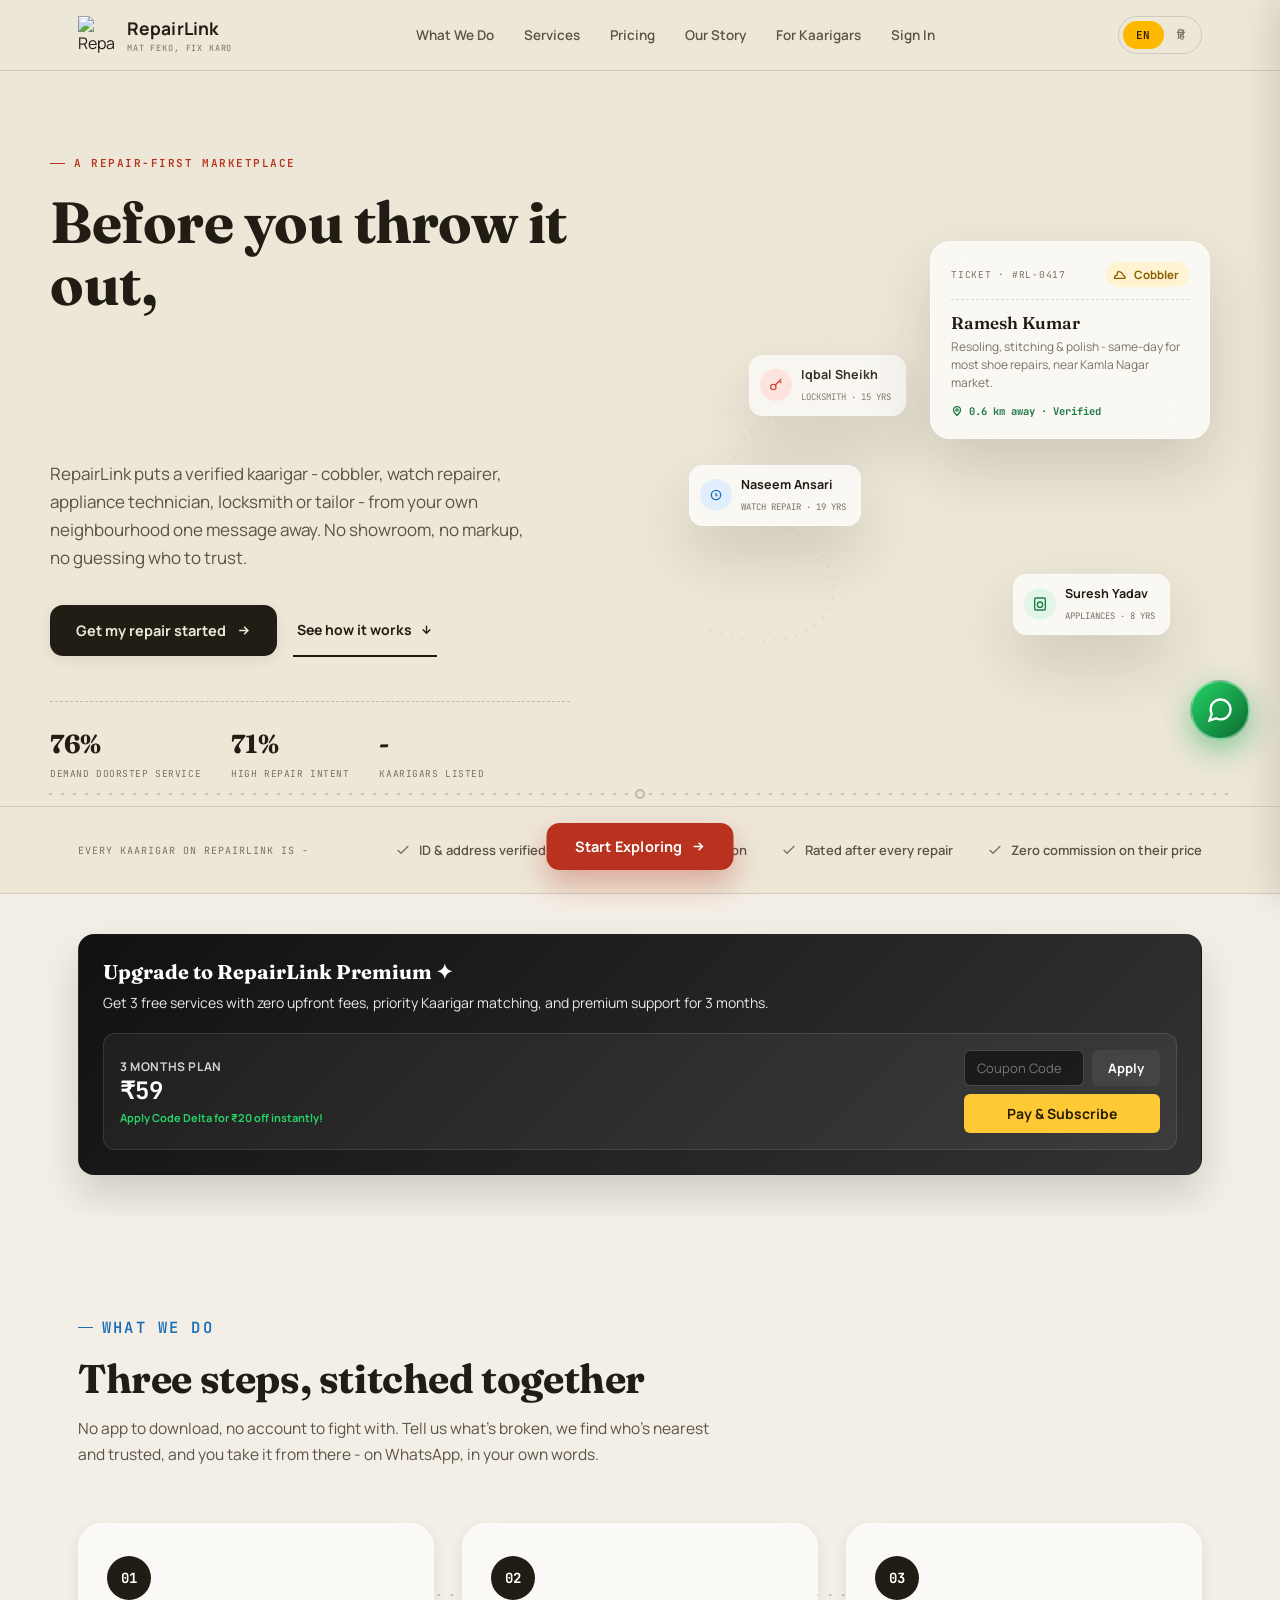
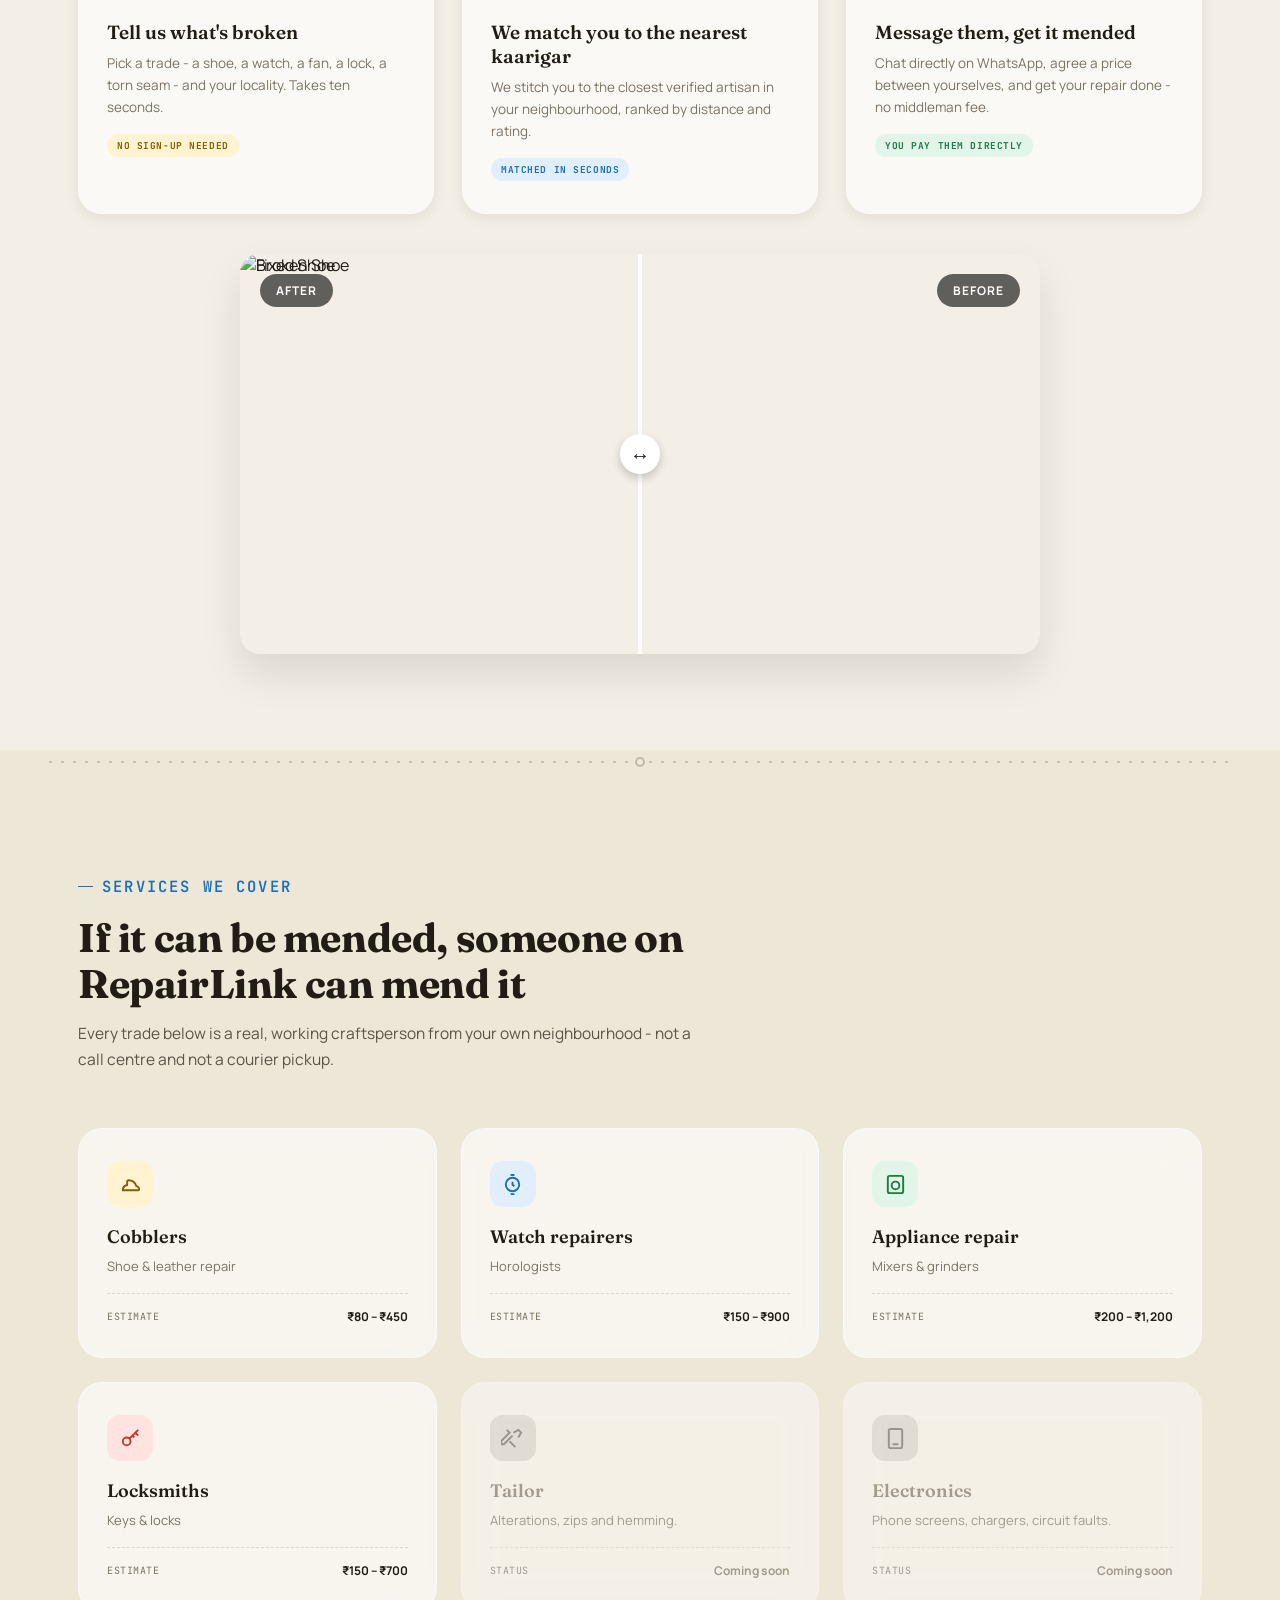
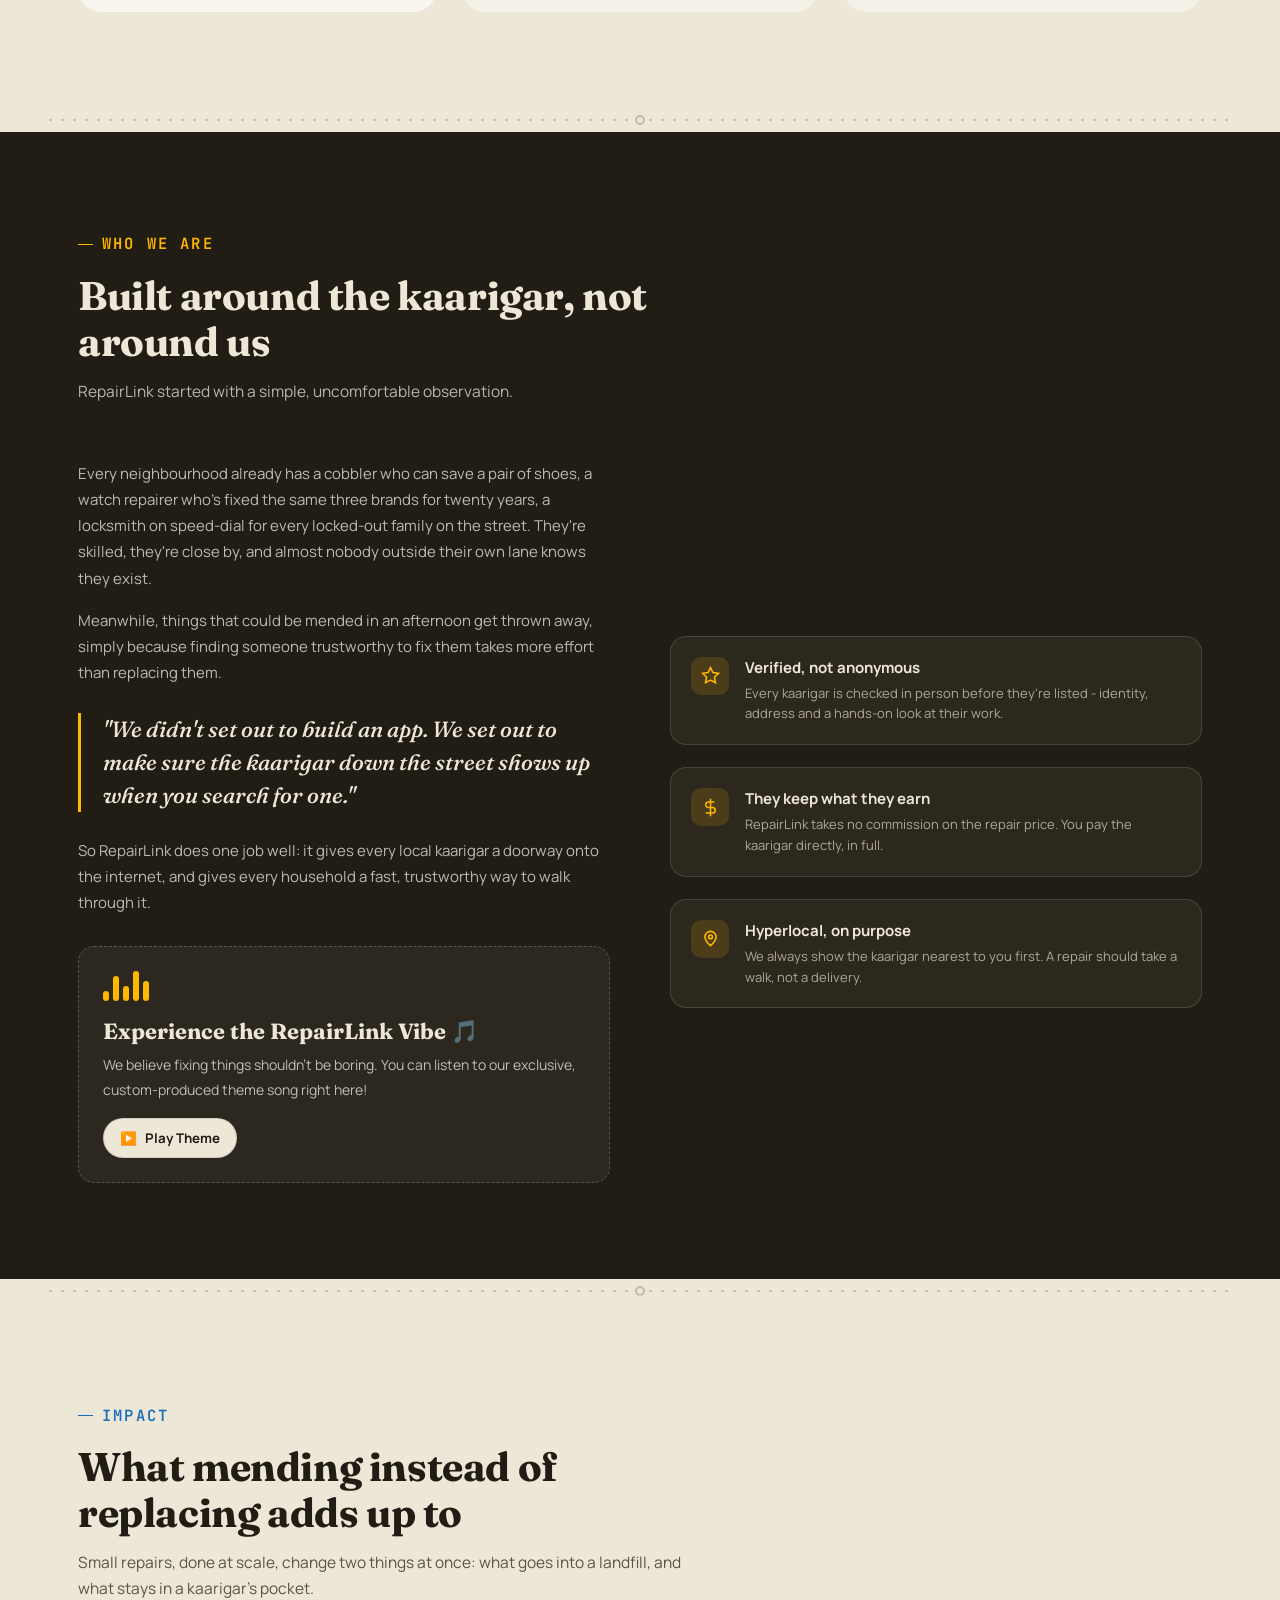
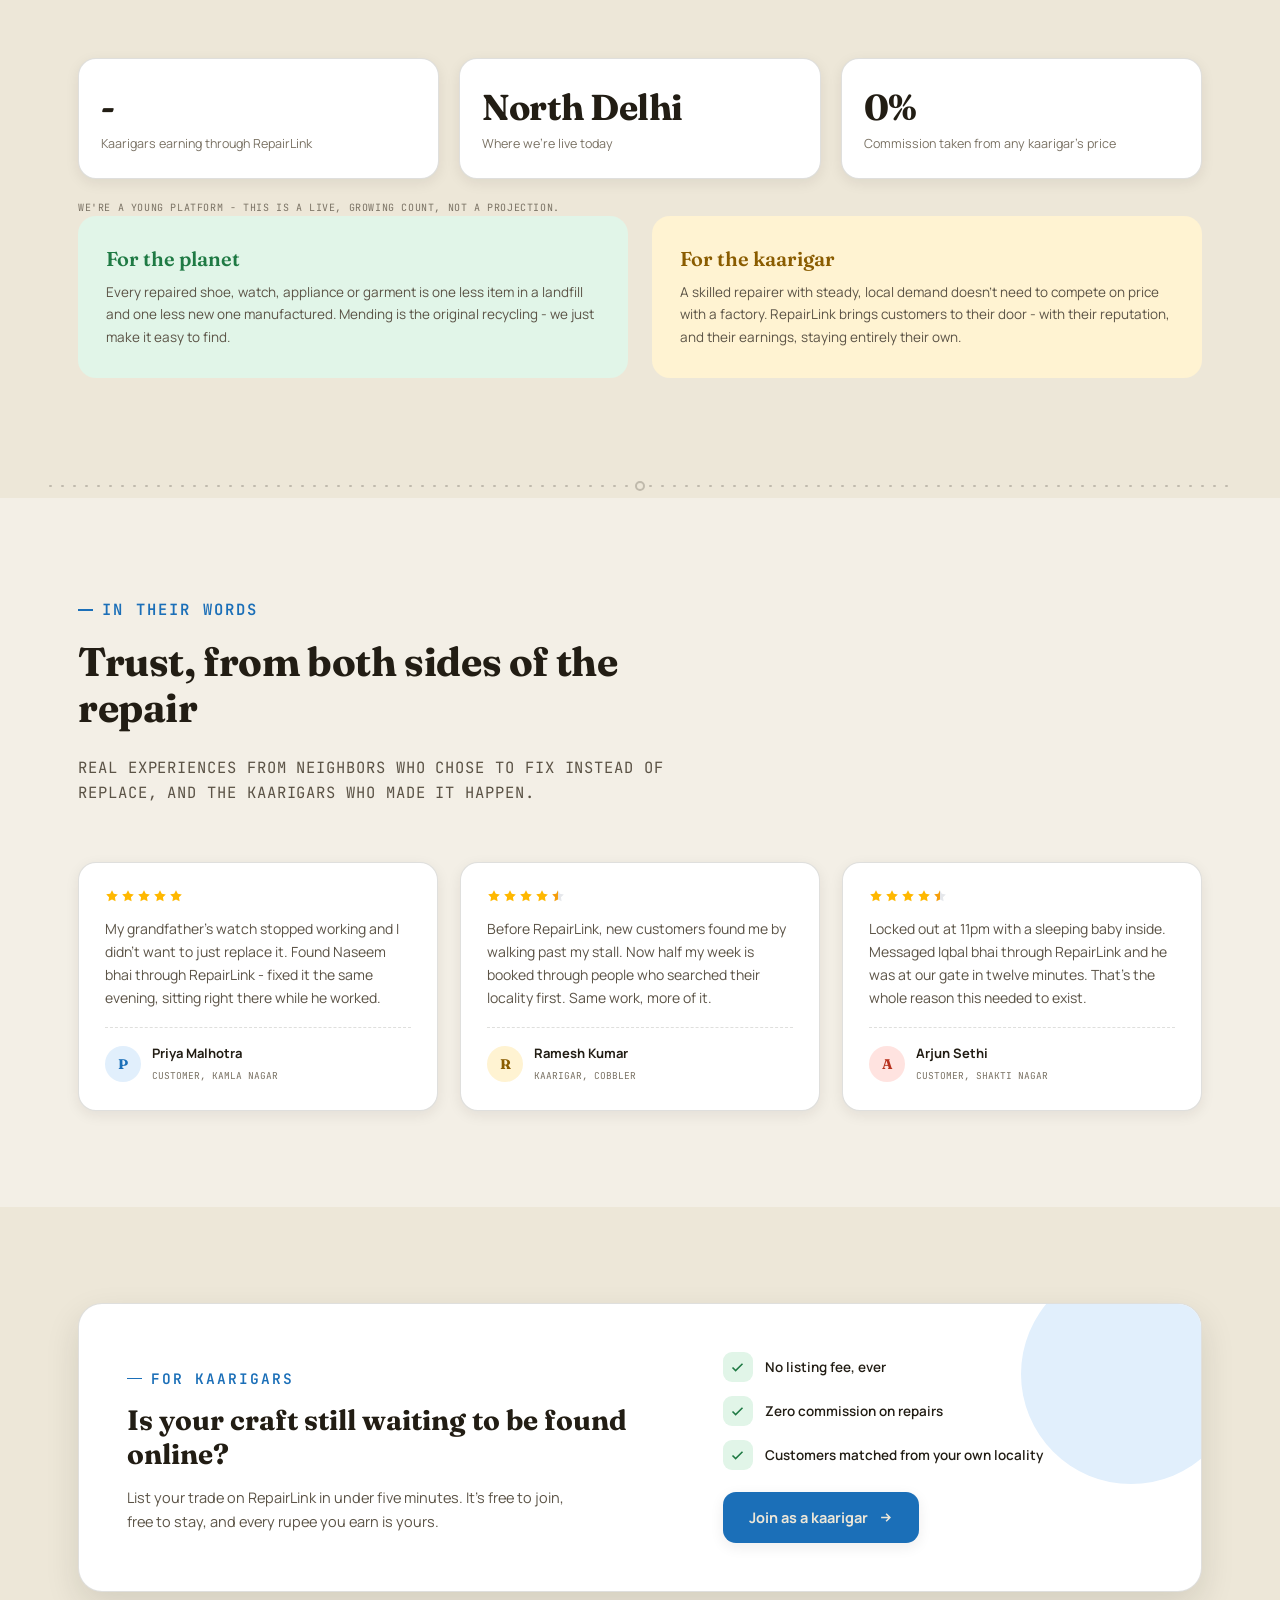
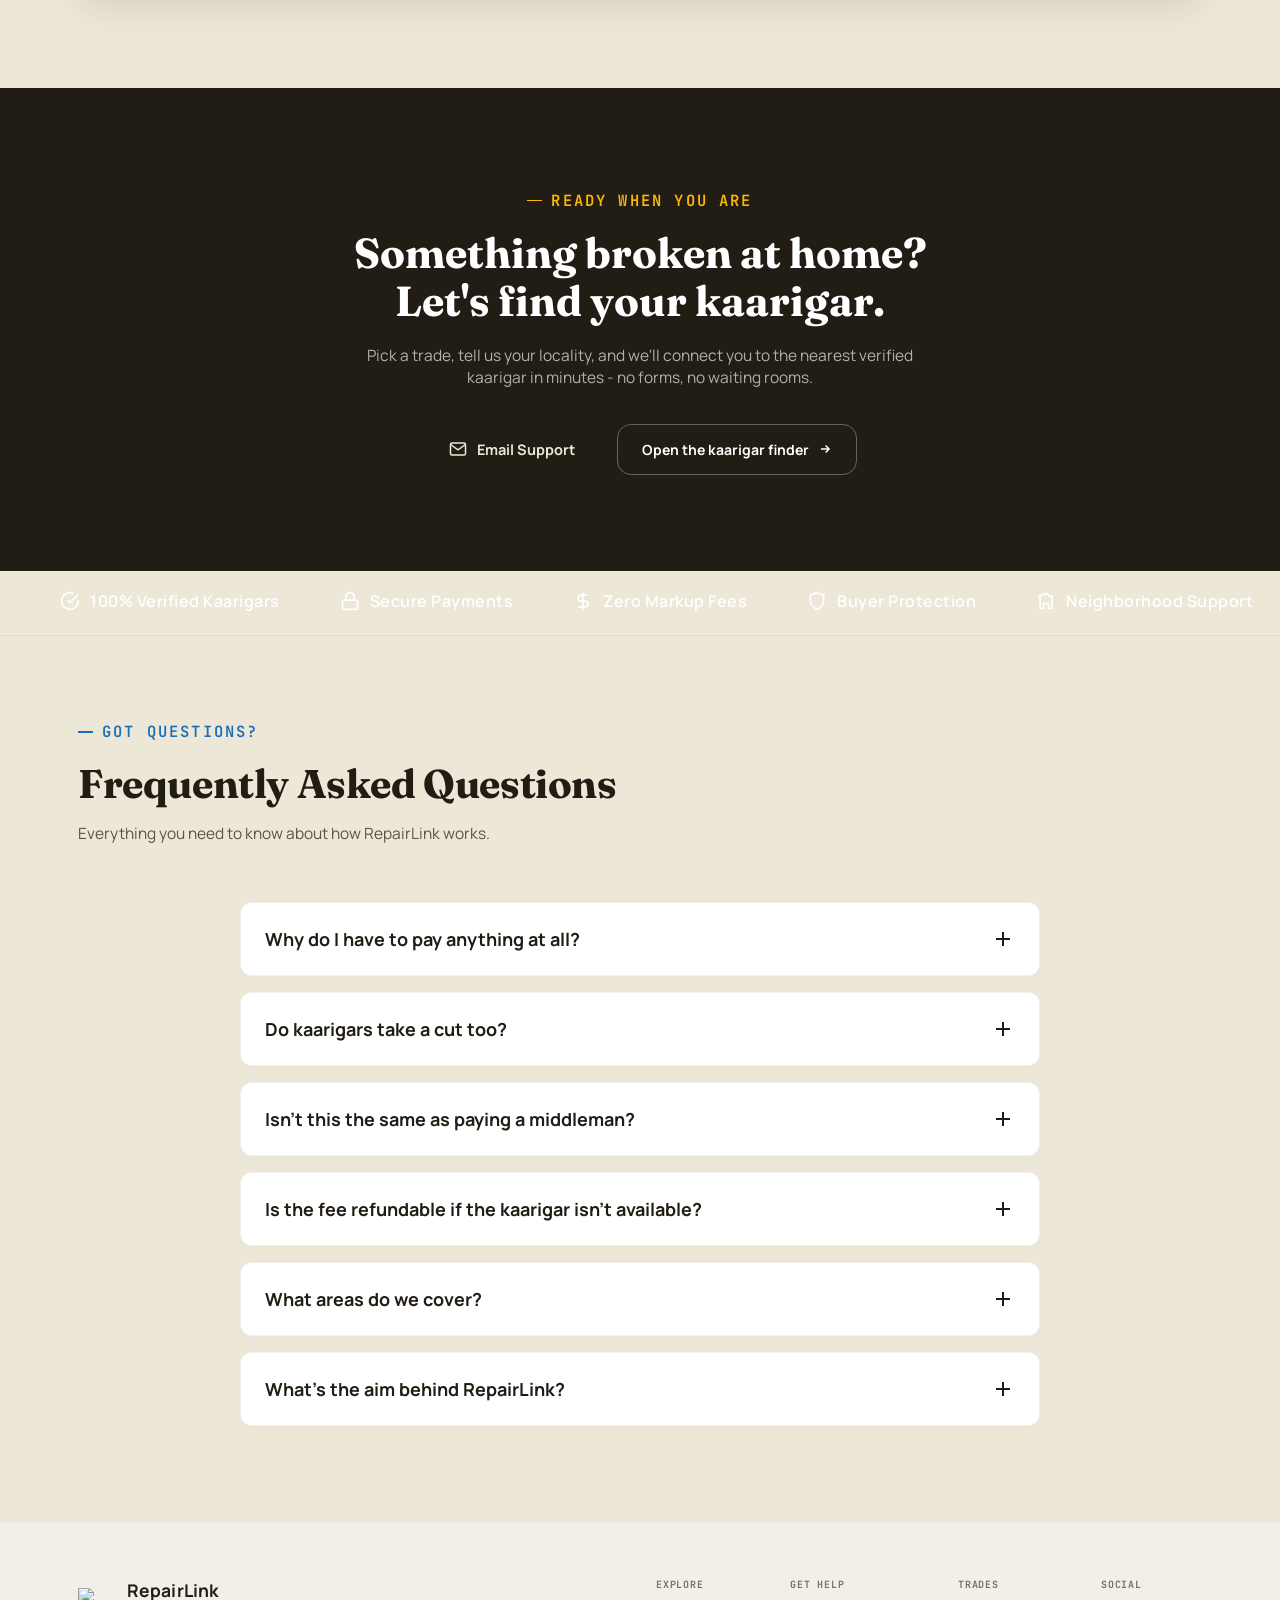
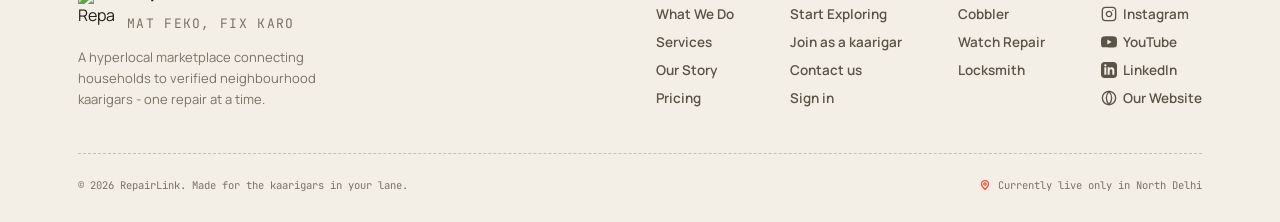
==== commit f9629d2e: "style: remove 'Built in Public' transparency section from landing page" ====
--- a/index.html
+++ b/index.html
@@ -1080,60 +1080,7 @@
   <svg viewBox="0 0 1180 20" preserveAspectRatio="none"><path d="M0 10h1180"/><circle cx="590" cy="10" r="4"/></svg>
 </div>
 
-<!-- ============ TRANSPARENCY & GITHUB STATS ============ -->
-<section id="transparency" style="background:var(--paper-2);">
-  <div class="wrap">
-    <div class="sec-head reveal center">
-      <p class="eyebrow">Built in Public</p>
-      <h3 class="fr">Our Growth & Transparency</h3>
-      <p>We believe in building RepairLink in the open. Here are our live platform analytics and open-source contributions.</p>
-    </div>
-
-    <div class="stats-grid">
-      <div class="impact-card reveal reveal-delay-1 text-center">
-        <svg viewBox="0 0 24 24" fill="none" stroke="currentColor" stroke-width="2" style="width:28px; height:28px; color:var(--teal); margin-bottom:12px;"><path d="M9 19c-5 1.5-5-2.5-7-3m14 6v-3.87a3.37 3.37 0 0 0-.94-2.61c3.14-.35 6.44-1.54 6.44-7A5.44 5.44 0 0 0 20 4.77 5.07 5.07 0 0 0 19.91 1S18.73.65 16 2.48a13.38 13.38 0 0 0-7 0C6.27.65 5.09 1 5.09 1A5.07 5.07 0 0 0 5 4.77a5.44 5.44 0 0 0-1.5 3.78c0 5.42 3.3 6.61 6.44 7A3.37 3.37 0 0 0 9 18.13V22"></path></svg>
-        <b class="fr" style="font-size:32px;">243+</b>
-        <span>GitHub Commits<br>by 4 Developers</span>
-      </div>
-      <div class="impact-card reveal reveal-delay-2 text-center">
-        <svg viewBox="0 0 24 24" fill="none" stroke="currentColor" stroke-width="2" style="width:28px; height:28px; color:var(--marigold-deep); margin-bottom:12px;"><path d="M12 20v-6M6 20V10M18 20V4"></path></svg>
-        <b class="fr" style="font-size:32px;">2,175+</b>
-        <span>Website Page Views<br>(Live Analytics)</span>
-      </div>
-      <div class="impact-card reveal reveal-delay-3 text-center">
-        <svg viewBox="0 0 24 24" fill="none" stroke="currentColor" stroke-width="2" style="width:28px; height:28px; color:var(--leaf-deep); margin-bottom:12px;"><path d="M17 21v-2a4 4 0 0 0-4-4H5a4 4 0 0 0-4 4v2"></path><circle cx="9" cy="7" r="4"></circle><path d="M23 21v-2a4 4 0 0 0-3-3.87"></path><path d="M16 3.13a4 4 0 0 1 0 7.75"></path></svg>
-        <b class="fr" style="font-size:32px;">27</b>
-        <span>Active Registered<br>Users & Kaarigars</span>
-      </div>
-      <div class="impact-card reveal reveal-delay-3 text-center">
-        <svg viewBox="0 0 24 24" fill="none" stroke="currentColor" stroke-width="2" style="width:28px; height:28px; color:var(--vermilion-deep); margin-bottom:12px;"><circle cx="12" cy="12" r="10"></circle><path d="M12 6v6l4 2"></path></svg>
-        <b class="fr" style="font-size:32px;">6+</b>
-        <span>Service Orders<br>Successfully Processed</span>
-      </div>
-    </div>
-    
-    <div class="reveal reveal-delay-1" style="margin-top: 40px; background:var(--paper-card); border:1px solid var(--line); border-radius:18px; padding:30px; display:flex; flex-wrap:wrap; gap:20px; justify-content:space-between; align-items:center;">
-      <div style="flex:1; min-width:260px;">
-        <h4 class="fr" style="font-size:20px; margin-bottom:8px;">Open Source & Data Analytics</h4>
-        <p style="font-size:14px; color:var(--ink-soft); line-height:1.6;">Our development process is completely transparent. From tracking every line of code to monitoring real-time Firebase traffic and Firestore transactions, we build in the open to ensure trust and credibility with our Kaarigars and Users.</p>
-      </div>
-      <div style="display:flex; gap:12px; flex-wrap:wrap;">
-        <div style="background:var(--teal-dim); color:var(--teal-deep); padding:8px 16px; border-radius:99px; font-size:13px; font-weight:700; display:flex; align-items:center; gap:6px;">
-          <svg width="14" height="14" viewBox="0 0 24 24" fill="none" stroke="currentColor" stroke-width="2"><path d="M9 19c-5 1.5-5-2.5-7-3m14 6v-3.87a3.37 3.37 0 0 0-.94-2.61c3.14-.35 6.44-1.54 6.44-7A5.44 5.44 0 0 0 20 4.77 5.07 5.07 0 0 0 19.91 1S18.73.65 16 2.48a13.38 13.38 0 0 0-7 0C6.27.65 5.09 1 5.09 1A5.07 5.07 0 0 0 5 4.77a5.44 5.44 0 0 0-1.5 3.78c0 5.42 3.3 6.61 6.44 7A3.37 3.37 0 0 0 9 18.13V22"></path></svg>
-          Top Contributor: Ashutosh (230 Commits)
-        </div>
-        <div style="background:var(--marigold-dim); color:var(--marigold-deep); padding:8px 16px; border-radius:99px; font-size:13px; font-weight:700; display:flex; align-items:center; gap:6px;">
-          <svg width="14" height="14" viewBox="0 0 24 24" fill="none" stroke="currentColor" stroke-width="2"><path d="M21 16V8a2 2 0 0 0-1-1.73l-7-4a2 2 0 0 0-2 0l-7 4A2 2 0 0 0 3 8v8a2 2 0 0 0 1 1.73l7 4a2 2 0 0 0 2 0l7-4A2 2 0 0 0 21 16z"></path><polyline points="3.27 6.96 12 12.01 20.73 6.96"></polyline><line x1="12" y1="22.08" x2="12" y2="12"></line></svg>
-          Firebase Powered
-        </div>
-      </div>
-    </div>
-  </div>
-</section>
-
-<div class="stitch-row" aria-hidden="true">
-  <svg viewBox="0 0 1180 20" preserveAspectRatio="none"><path d="M0 10h1180"/><circle cx="590" cy="10" r="4"/></svg>
-</div>
+
 
 <!-- ============ TESTIMONIALS ============ -->
 <section id="trust">
